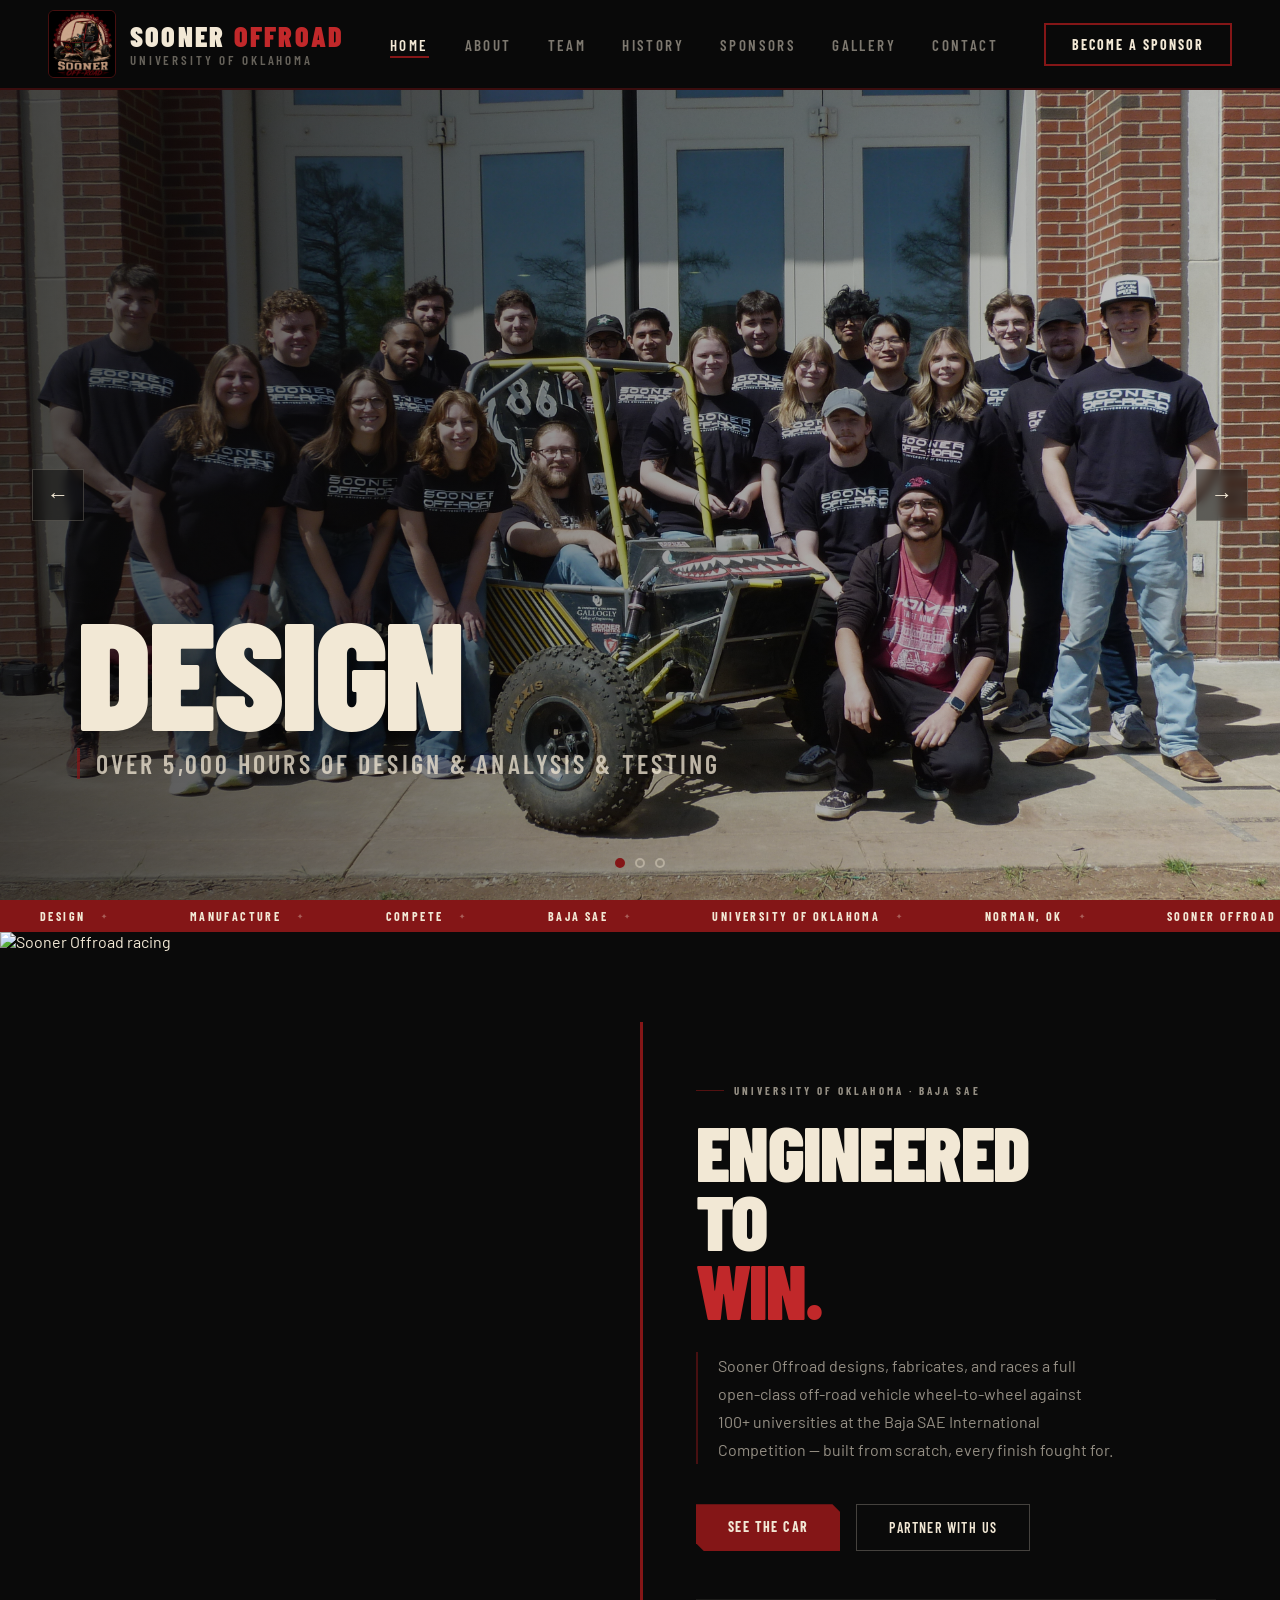
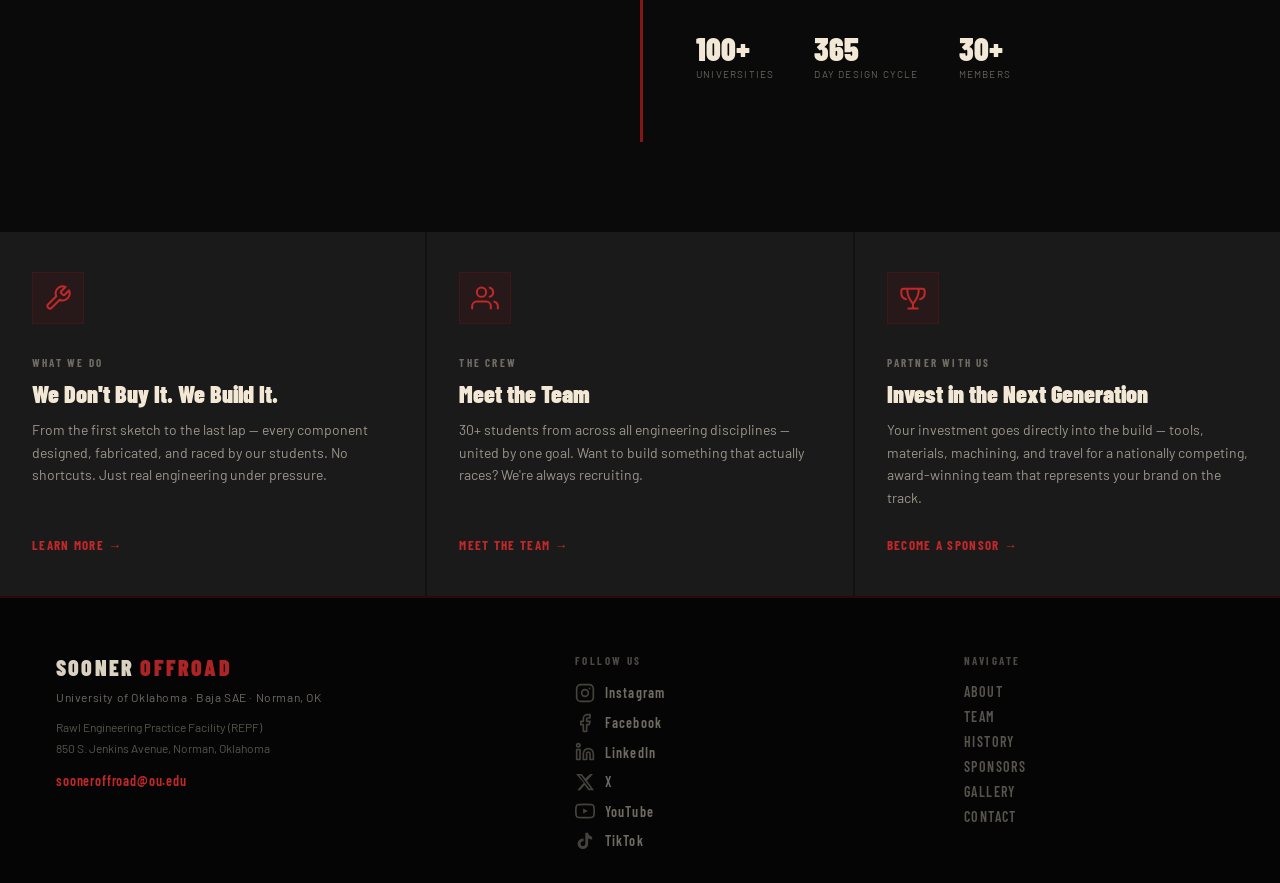
==== index.html @ b4e0f3ee "initial commit" ====
<!DOCTYPE html>
<html lang="en">
<head>
  <meta charset="UTF-8">
  <meta name="viewport" content="width=device-width, initial-scale=1.0">
  <link rel="icon" type="image/x-icon" href="favicon.ico">
  <title>Sooner Offroad | Baja SAE</title>
  <link rel="preconnect" href="https://fonts.googleapis.com">
  <link href="https://fonts.googleapis.com/css2?family=Barlow+Condensed:wght@400;600;700;900&family=Barlow:wght@400;500;600&display=swap" rel="stylesheet">
  <link rel="stylesheet" href="css/style.css">
</head>
<body>

  <!-- NAV -->
  <nav id="navbar">
    <a class="nav-logo" href="index.html">
      <img src="images/logo.png" alt="Sooner Offroad" class="nav-logo-img">
      <div class="nav-logo-stack">
        <span class="line1">SOONER <span style="color:var(--crimson-light)">OFFROAD</span></span>
        <span class="line2">University of Oklahoma</span>
      </div>
    </a>
    <ul class="nav-links">
      <li><a href="index.html" class="active">Home</a></li>
      <li><a href="about.html">About</a></li>
      <li><a href="team.html">Team</a></li>
      <li><a href="history.html">History</a></li>
      <li><a href="sponsors.html">Sponsors</a></li>
      <li><a href="gallery.html">Gallery</a></li>
      <li><a href="contact.html">Contact</a></li>
    </ul>
    <a class="nav-cta" href="sponsors.html">Become a Sponsor</a>
    <button class="nav-hamburger" id="hamburger">&#9776;</button>
  </nav>

  <!-- MOBILE DRAWER -->
  <div class="nav-drawer" id="navDrawer">
    <a href="index.html">Home</a>
    <a href="about.html">About</a>
    <a href="team.html">Team</a>
    <a href="history.html">History</a>
    <a href="sponsors.html">Sponsors</a>
    <a href="gallery.html">Gallery</a>
    <a href="contact.html">Contact</a>
  </div>

  <!-- SLIDESHOW -->
  <section class="slideshow">

    <!-- SLIDE 1 — DESIGN -->
    <div class="slide active">
      <img src="images/hero/Team_Photo_Offroad.jpg" alt="Design">
      <div class="slide-overlay"></div>
      <div class="slide-content">
        <div class="slide-title">DESIGN</div>
        <div class="slide-sub">Over 5,000 Hours of Design &amp; Analysis &amp; Testing</div>
      </div>
    </div>

    <!-- SLIDE 2 — MANUFACTURE -->
    <div class="slide">
      <div class="slide-collage">
        <div class="slide-collage-panel">
          <img src="images/hero/Hub_Static_machine.jpg" alt="Machined Hub">
          <div class="slide-collage-label">Machined Hub</div>
        </div>
        <div class="slide-collage-panel slide-collage-center">
          <img src="images/hero/Julian_Laying_Down_Welding.jpg" alt="Welding">
          <div class="slide-collage-label">Frame Fabrication</div>
        </div>
        <div class="slide-collage-panel">
          <img src="images/hero/GearBox_open.jpg" alt="Gearbox">
          <div class="slide-collage-label">Custom Gearbox</div>
        </div>
      </div>
      <div class="slide-overlay"></div>
      <div class="slide-content">
        <div class="slide-title">MANUFACTURE</div>
        <div class="slide-sub">All Major Components Manufactured In-House</div>
      </div>
    </div>

    <!-- SLIDE 3 — COMPETE -->
    <div class="slide">
      <img src="images/hero/Teddy_Turning_Action.JPG" alt="Race">
      <div class="slide-overlay"></div>
      <div class="slide-content">
        <div class="slide-title">COMPETE</div>
        <div class="slide-sub">Multiple International Baja SAE Awards</div>
      </div>
    </div>

    <!-- ARROWS -->
    <button class="slide-arrow slide-arrow-left" id="slidePrev">&#8592;</button>
    <button class="slide-arrow slide-arrow-right" id="slideNext">&#8594;</button>

    <!-- DOTS -->
    <div class="slide-dots">
      <button class="slide-dot active" data-index="0"></button>
      <button class="slide-dot" data-index="1"></button>
      <button class="slide-dot" data-index="2"></button>
    </div>

  </section>

  <!-- TICKER -->
  <div class="ticker" aria-hidden="true">
    <div class="ticker-inner">
      <span class="ticker-item">Design</span>
      <span class="ticker-item">Manufacture</span>
      <span class="ticker-item">Compete</span>
      <span class="ticker-item">Baja SAE</span>
      <span class="ticker-item">University of Oklahoma</span>
      <span class="ticker-item">Norman, OK</span>
      <span class="ticker-item">Sooner Offroad</span>
      <span class="ticker-item">Design</span>
      <span class="ticker-item">Manufacture</span>
      <span class="ticker-item">Compete</span>
      <span class="ticker-item">Baja SAE</span>
      <span class="ticker-item">University of Oklahoma</span>
      <span class="ticker-item">Norman, OK</span>
      <span class="ticker-item">Sooner Offroad</span>
      <span class="ticker-item">Design</span>
      <span class="ticker-item">Manufacture</span>
      <span class="ticker-item">Compete</span>
      <span class="ticker-item">Baja SAE</span>
      <span class="ticker-item">University of Oklahoma</span>
      <span class="ticker-item">Norman, OK</span>
      <span class="ticker-item">Sooner Offroad</span>
      <span class="ticker-item">Design</span>
      <span class="ticker-item">Manufacture</span>
      <span class="ticker-item">Compete</span>
      <span class="ticker-item">Baja SAE</span>
      <span class="ticker-item">University of Oklahoma</span>
      <span class="ticker-item">Norman, OK</span>
      <span class="ticker-item">Sooner Offroad</span>
    </div>
  </div>

  <!-- HERO -->
  <section class="hero">
    <div class="hero-photo">
      <img src="images/hero/Teddy_Downhill_Action.JPG" alt="Sooner Offroad racing">
    </div>
    <div class="hero-content">
      <div class="eyebrow">University of Oklahoma · Baja SAE</div>
      <h1>ENGINEERED<br>TO<br><em>WIN.</em></h1>
      <p class="hero-sub">Sooner Offroad designs, fabricates, and races a full open-class off-road vehicle wheel-to-wheel against 100+ universities at the Baja SAE International Competition — built from scratch, every finish fought for.</p>
      <div class="hero-actions">
        <a class="btn-fill" href="about.html">See the Car</a>
        <a class="btn-ghost" href="sponsors.html">Partner With Us</a>
      </div>
      <div class="hero-stats">
        <div class="hstat">
          <div class="hstat-num">100+</div>
          <div class="hstat-label">Universities</div>
        </div>
        <div class="hstat">
          <div class="hstat-num">365</div>
          <div class="hstat-label">Day Design Cycle</div>
        </div>
        <div class="hstat">
          <div class="hstat-num">30+</div>
          <div class="hstat-label">Members</div>
        </div>
      </div>
    </div>
  </section>

  <!-- PAGE PREVIEWS -->
  <div class="home-previews">

    <a class="preview-card" href="about.html">
      <div class="preview-card-icon">
        <svg width="28" height="28" viewBox="0 0 24 24" fill="none" stroke="currentColor" stroke-width="1.75" stroke-linecap="round" stroke-linejoin="round">
          <path d="M14.7 6.3a1 1 0 0 0 0 1.4l1.6 1.6a1 1 0 0 0 1.4 0l3.77-3.77a6 6 0 0 1-7.94 7.94l-6.91 6.91a2.12 2.12 0 0 1-3-3l6.91-6.91a6 6 0 0 1 7.94-7.94l-3.76 3.76z"/>
        </svg>
      </div>
      <div class="preview-card-label">What We Do</div>
      <div class="preview-card-title">We Don't Buy It. We Build It.</div>
      <div class="preview-card-desc">From the first sketch to the last lap — every component designed, fabricated, and raced by our students. No shortcuts. Just real engineering under pressure.</div>
      <div class="preview-card-arrow">Learn More →</div>
    </a>

    <a class="preview-card" href="team.html">
      <div class="preview-card-icon">
        <svg width="28" height="28" viewBox="0 0 24 24" fill="none" stroke="currentColor" stroke-width="1.75" stroke-linecap="round" stroke-linejoin="round">
          <path d="M17 21v-2a4 4 0 0 0-4-4H5a4 4 0 0 0-4 4v2"/>
          <circle cx="9" cy="7" r="4"/>
          <path d="M23 21v-2a4 4 0 0 0-3-3.87"/>
          <path d="M16 3.13a4 4 0 0 1 0 7.75"/>
        </svg>
      </div>
      <div class="preview-card-label">The Crew</div>
      <div class="preview-card-title">Meet the Team</div>
      <div class="preview-card-desc">30+ students from across all engineering disciplines — united by one goal. Want to build something that actually races? We're always recruiting.</div>
      <div class="preview-card-arrow">Meet the Team →</div>
    </a>

    <a class="preview-card" href="sponsors.html">
      <div class="preview-card-icon">
        <svg width="28" height="28" viewBox="0 0 24 24" fill="none" stroke="currentColor" stroke-width="1.75" stroke-linecap="round" stroke-linejoin="round">
          <path d="M8 21h8M12 17v4"/>
          <path d="M7 4H4a2 2 0 0 0-2 2v2c0 2.5 1.5 4.5 4 5"/>
          <path d="M17 4h3a2 2 0 0 1 2 2v2c0 2.5-1.5 4.5-4 5"/>
          <path d="M7 4c0 6 2 9 5 13 3-4 5-7 5-13H7z"/>
        </svg>
      </div>
      <div class="preview-card-label">Partner With Us</div>
      <div class="preview-card-title">Invest in the Next Generation</div>
      <div class="preview-card-desc">Your investment goes directly into the build — tools, materials, machining, and travel for a nationally competing, award-winning team that represents your brand on the track.</div>
      <div class="preview-card-arrow">Become a Sponsor →</div>
    </a>

  </div>

  <!-- FOOTER -->
  <footer>
    <div class="footer-left">
      <div class="footer-logo">SOONER <span>OFFROAD</span></div>
      <div class="footer-tagline">University of Oklahoma · Baja SAE · Norman, OK</div>
      <div class="footer-address">
        Rawl Engineering Practice Facility (REPF)<br>
        850 S. Jenkins Avenue, Norman, Oklahoma
      </div>
      <a class="footer-email" href="mailto:sooneroffroad@ou.edu">sooneroffroad@ou.edu</a>
    </div>

    <div class="footer-middle">
      <div class="footer-social-label">Follow Us</div>
      <div class="footer-social">
        <a class="footer-social-link" href="https://www.instagram.com/sooneroffroad/" target="_blank" aria-label="Instagram">
          <svg width="20" height="20" viewBox="0 0 24 24" fill="none" stroke="currentColor" stroke-width="2" stroke-linecap="round" stroke-linejoin="round">
            <rect x="2" y="2" width="20" height="20" rx="5" ry="5"/>
            <circle cx="12" cy="12" r="4"/>
            <circle cx="17.5" cy="6.5" r="1" fill="currentColor" stroke="none"/>
          </svg>
          Instagram
        </a>
        <a class="footer-social-link" href="https://www.facebook.com/SoonerOffRoad" target="_blank" aria-label="Facebook">
          <svg width="20" height="20" viewBox="0 0 24 24" fill="none" stroke="currentColor" stroke-width="2" stroke-linecap="round" stroke-linejoin="round">
            <path d="M18 2h-3a5 5 0 0 0-5 5v3H7v4h3v8h4v-8h3l1-4h-4V7a1 1 0 0 1 1-1h3z"/>
          </svg>
          Facebook
        </a>
        <a class="footer-social-link" href="https://www.linkedin.com/company/sooner-off-road/" target="_blank" aria-label="LinkedIn">
          <svg width="20" height="20" viewBox="0 0 24 24" fill="none" stroke="currentColor" stroke-width="2" stroke-linecap="round" stroke-linejoin="round">
            <path d="M16 8a6 6 0 0 1 6 6v7h-4v-7a2 2 0 0 0-2-2 2 2 0 0 0-2 2v7h-4v-7a6 6 0 0 1 6-6z"/>
            <rect x="2" y="9" width="4" height="12"/>
            <circle cx="4" cy="4" r="2"/>
          </svg>
          LinkedIn
        </a>
        <a class="footer-social-link" href="https://x.com/SoonerOffroad" target="_blank" aria-label="X / Twitter">
          <svg width="20" height="20" viewBox="0 0 24 24" fill="currentColor" stroke="none">
            <path d="M18.244 2.25h3.308l-7.227 8.26 8.502 11.24H16.17l-4.714-6.231-5.401 6.231H2.747l7.73-8.835L1.254 2.25H8.08l4.253 5.622 5.911-5.622zm-1.161 17.52h1.833L7.084 4.126H5.117z"/>
          </svg>
          X
        </a>
        <a class="footer-social-link" href="https://www.youtube.com/@sooneroff-road1823" target="_blank" aria-label="YouTube">
          <svg width="20" height="20" viewBox="0 0 24 24" fill="none" stroke="currentColor" stroke-width="2" stroke-linecap="round" stroke-linejoin="round">
            <path d="M22.54 6.42a2.78 2.78 0 0 0-1.95-1.96C18.88 4 12 4 12 4s-6.88 0-8.59.46A2.78 2.78 0 0 0 1.46 6.42 29 29 0 0 0 1 12a29 29 0 0 0 .46 5.58 2.78 2.78 0 0 0 1.95 1.95C5.12 20 12 20 12 20s6.88 0 8.59-.47a2.78 2.78 0 0 0 1.95-1.95A29 29 0 0 0 23 12a29 29 0 0 0-.46-5.58z"/>
            <polygon points="9.75 15.02 15.5 12 9.75 8.98 9.75 15.02" fill="currentColor" stroke="none"/>
          </svg>
          YouTube
        </a>
        <a class="footer-social-link" href="https://www.tiktok.com/@sooneroffroad" target="_blank" aria-label="TikTok">
          <svg width="20" height="20" viewBox="0 0 24 24" fill="currentColor" stroke="none">
            <path d="M19.59 6.69a4.83 4.83 0 0 1-3.77-4.25V2h-3.45v13.67a2.89 2.89 0 0 1-2.88 2.5 2.89 2.89 0 0 1-2.89-2.89 2.89 2.89 0 0 1 2.89-2.89c.28 0 .54.04.79.1V9.01a6.33 6.33 0 0 0-.79-.05 6.34 6.34 0 0 0-6.34 6.34 6.34 6.34 0 0 0 6.34 6.34 6.34 6.34 0 0 0 6.33-6.34V8.69a8.18 8.18 0 0 0 4.78 1.52V6.75a4.85 4.85 0 0 1-1.01-.06z"/>
          </svg>
          TikTok
        </a>
      </div>
    </div>

    <div class="footer-right">
      <div class="footer-nav-label">Navigate</div>
      <nav class="footer-nav">
        <a href="about.html">About</a>
        <a href="team.html">Team</a>
        <a href="history.html">History</a>
        <a href="sponsors.html">Sponsors</a>
        <a href="gallery.html">Gallery</a>
        <a href="contact.html">Contact</a>
      </nav>
    </div>
  </footer>

  <script src="js/main.js"></script>
</body>
</html>
---- css/style.css ----
/* ============================================
   RESET & VARIABLES
   ============================================ */
*, *::before, *::after {
  box-sizing: border-box;
  margin: 0;
  padding: 0;
}

:root {
  --crimson: #841617;
  --crimson-dark: #5a0f10;
  --crimson-light: #c1282a;
  --gold: #c8973a;
  --gold-light: #e8b558;
  --cream: #f2e8d5;
  --cream-dim: rgba(242, 232, 213, 0.6);
  --dark: #0a0a0a;
  --dark-2: #111111;
  --dark-3: #1a1a1a;
  --dark-4: #222222;
  --muted: #444;
  --muted2: #777;
  --text: #f2e8d5;
  --text2: rgba(242, 232, 213, 0.6);
}

html {
  scroll-behavior: smooth;
}

body {
  font-family: 'Barlow', sans-serif;
  background: var(--dark);
  color: var(--text);
  overflow-x: hidden;
}

img {
  max-width: 100%;
  display: block;
}

/* ============================================
   PHOTO PLACEHOLDERS
   ============================================ */
.photo-slot {
  background: var(--dark-3);
  display: flex;
  flex-direction: column;
  align-items: center;
  justify-content: center;
  width: 100%;
  height: 100%;
  border: 1.5px dashed rgba(132, 22, 23, 0.3);
  position: relative;
  overflow: hidden;
  min-height: 200px;
}

.photo-slot-inner {
  text-align: center;
  padding: 1.5rem;
  z-index: 1;
}

.photo-slot-icon {
  font-size: 28px;
  margin-bottom: 0.75rem;
  opacity: 0.35;
}

.photo-slot-label {
  font-family: 'Barlow Condensed', sans-serif;
  font-weight: 700;
  font-size: 12px;
  letter-spacing: 0.15em;
  text-transform: uppercase;
  color: var(--crimson-light);
  margin-bottom: 0.4rem;
}

.photo-slot-hint {
  font-size: 11px;
  color: var(--muted2);
  line-height: 1.5;
  max-width: 200px;
}

/* ============================================
   SHARED TYPOGRAPHY
   ============================================ */
.section-eyebrow {
  font-family: 'Barlow Condensed', sans-serif;
  font-size: 11px;
  font-weight: 700;
  letter-spacing: 0.28em;
  text-transform: uppercase;
  color: var(--cream);
  display: flex;
  align-items: center;
  gap: 10px;
  margin-bottom: 1rem;
  opacity: 0.7;
}

.section-eyebrow::after {
  content: '';
  flex: 0 0 32px;
  height: 1px;
  background: var(--cream);
  opacity: 0.3;
}

.section-h {
  font-family: 'Barlow Condensed', sans-serif;
  font-weight: 900;
  font-size: clamp(36px, 4vw, 56px);
  line-height: 0.95;
  letter-spacing: -0.01em;
  margin-bottom: 1.5rem;
  color: var(--cream);
}

.section-h em {
  color: var(--crimson-light);
  font-style: normal;
}

.page-hero {
  padding: 12rem 3.5rem 5rem;
  background: var(--dark-2);
  border-bottom: 1px solid rgba(132, 22, 23, 0.25);
}

.page-hero .section-eyebrow {
  margin-bottom: 0.75rem;
}

.page-hero h1 {
  font-family: 'Barlow Condensed', sans-serif;
  font-weight: 900;
  font-size: clamp(52px, 7vw, 96px);
  line-height: 0.9;
  letter-spacing: -0.02em;
  color: var(--cream);
}

.page-hero h1 em {
  color: var(--crimson-light);
  font-style: normal;
}

.page-hero p {
  font-size: 17px;
  color: var(--text2);
  line-height: 1.75;
  max-width: 560px;
  margin-top: 1.5rem;
}

/* ============================================
   BUTTONS
   ============================================ */
.btn-fill {
  font-family: 'Barlow Condensed', sans-serif;
  font-size: 14px;
  font-weight: 700;
  letter-spacing: 0.1em;
  text-transform: uppercase;
  text-decoration: none;
  padding: 14px 32px;
  background: var(--crimson);
  color: var(--cream);
  border: none;
  cursor: pointer;
  display: inline-block;
  -webkit-clip-path: polygon(0 0, calc(100% - 8px) 0, 100% 8px, 100% 100%, 8px 100%, 0 calc(100% - 8px));
  clip-path: polygon(0 0, calc(100% - 8px) 0, 100% 8px, 100% 100%, 8px 100%, 0 calc(100% - 8px));
  transition: background 0.2s;
}

.btn-fill:hover {
  background: var(--crimson-light);
}

.btn-ghost {
  font-family: 'Barlow Condensed', sans-serif;
  font-size: 14px;
  font-weight: 600;
  letter-spacing: 0.1em;
  text-transform: uppercase;
  text-decoration: none;
  padding: 14px 32px;
  color: var(--cream);
  border: 1px solid rgba(242, 232, 213, 0.25);
  display: inline-block;
  transition: border-color 0.2s, background 0.2s;
}

.btn-ghost:hover {
  border-color: var(--cream);
  background: rgba(242, 232, 213, 0.05);
}

/* ============================================
   NAV
   ============================================ */
#navbar {
  position: fixed;
  top: 0; left: 0; right: 0;
  z-index: 100;
  display: flex;
  align-items: center;
  justify-content: space-between;
  padding: 0 3rem;
  height: 90px;
  background: rgba(10, 10, 10, 0.98);
  -webkit-backdrop-filter: blur(12px);
  backdrop-filter: blur(12px);
  border-bottom: 2px solid rgba(132, 22, 23, 0.4);
}

.nav-logo {
  text-decoration: none;
  display: flex;
  align-items: center;
  gap: 14px;
  flex-shrink: 0;
}

.nav-logo-img {
  height: 68px;
  width: 68px;
  object-fit: cover;
  object-position: top center;
  display: block;
  border-radius: 6px;
  flex-shrink: 0;
  border: 1px solid rgba(132, 22, 23, 0.5);
}

.nav-logo-stack {
  display: flex;
  flex-direction: column;
  line-height: 1;
  gap: 4px;
}

.nav-logo-stack .line1 {
  font-family: 'Barlow Condensed', sans-serif;
  font-weight: 900;
  font-size: 28px;
  letter-spacing: 0.08em;
  color: var(--cream);
}

.nav-logo-stack .line1 span {
  color: var(--crimson-light);
}

.nav-logo-stack .line2 {
  font-family: 'Barlow Condensed', sans-serif;
  font-weight: 600;
  font-size: 13px;
  letter-spacing: 0.22em;
  text-transform: uppercase;
  color: rgba(242, 232, 213, 0.4);
}

.nav-links {
  display: flex;
  gap: 2.25rem;
  list-style: none;
}

.nav-links a {
  font-family: 'Barlow Condensed', sans-serif;
  font-size: 15px;
  font-weight: 600;
  letter-spacing: 0.16em;
  text-transform: uppercase;
  color: rgba(242, 232, 213, 0.5);
  text-decoration: none;
  transition: color 0.2s;
  padding-bottom: 2px;
}

.nav-links a:hover {
  color: var(--cream);
}

.nav-links a.active {
  color: var(--cream);
  border-bottom: 2px solid var(--crimson);
}

.nav-cta {
  font-family: 'Barlow Condensed', sans-serif;
  font-size: 14px;
  font-weight: 700;
  letter-spacing: 0.14em;
  text-transform: uppercase;
  text-decoration: none;
  padding: 11px 26px;
  border: 2px solid var(--crimson);
  color: var(--cream);
  transition: all 0.2s;
  flex-shrink: 0;
}

.nav-cta:hover {
  background: var(--crimson);
  color: var(--cream);
}

.nav-hamburger {
  display: none;
  background: none;
  border: none;
  color: var(--cream);
  font-size: 26px;
  cursor: pointer;
}

/* Mobile nav drawer */
.nav-drawer {
  display: none;
  position: fixed;
  top: 90px; left: 0; right: 0;
  background: var(--dark-2);
  border-bottom: 1px solid rgba(132, 22, 23, 0.3);
  padding: 1.5rem;
  z-index: 99;
  flex-direction: column;
  gap: 0;
}

.nav-drawer.open {
  display: flex;
}

.nav-drawer a {
  font-family: 'Barlow Condensed', sans-serif;
  font-size: 16px;
  font-weight: 600;
  letter-spacing: 0.14em;
  text-transform: uppercase;
  color: var(--text2);
  text-decoration: none;
  padding: 0.75rem 0;
  border-bottom: 1px solid rgba(242, 232, 213, 0.06);
}

.nav-drawer a:hover {
  color: var(--cream);
}

/* ============================================
   TICKER
   ============================================ */
.ticker {
  background: var(--crimson);
  padding: 9px 0;
  overflow: hidden;
  display: flex;
  white-space: nowrap;
}

.ticker-inner {
  display: inline-flex;
  animation: ticker-scroll 24s linear infinite;
  will-change: transform;
}

.ticker-item {
  font-family: 'Barlow Condensed', sans-serif;
  font-weight: 700;
  font-size: 12px;
  letter-spacing: 0.2em;
  text-transform: uppercase;
  color: var(--cream);
  padding: 0 2.5rem;
  display: flex;
  align-items: center;
  gap: 1rem;
}

.ticker-item::after {
  content: '✦';
  color: rgba(242, 232, 213, 0.35);
  font-size: 7px;
}

@keyframes ticker-scroll {
  from { transform: translateX(0); }
  to   { transform: translateX(-50%); }
}

/* ============================================
   HOME HERO
   ============================================ */
.hero {
  display: grid;
  grid-template-columns: 1fr 1fr;
  height: 100vh;
  min-height: 600px;
  padding-top: 0;
  position: relative;
  z-index: 1;
}

.hero-photo {
  height: 100%;
  overflow: hidden;
}

.hero-photo .photo-slot {
  height: 100%;
  border: none;
  min-height: unset;
}

.hero-photo img {
  width: 100%;
  height: 100%;
  object-fit: cover;
  object-position: center;
}

.hero-content {
  display: flex;
  flex-direction: column;
  justify-content: center;
  padding: 4rem 4rem 4rem 3.5rem;
  background: var(--dark);
  position: relative;
}

.hero-content::before {
  content: '';
  position: absolute;
  left: 0; top: 10%; bottom: 10%;
  width: 3px;
  background: var(--crimson);
}

.eyebrow {
  font-family: 'Barlow Condensed', sans-serif;
  font-size: 11px;
  font-weight: 700;
  letter-spacing: 0.28em;
  text-transform: uppercase;
  color: var(--cream);
  opacity: 0.6;
  display: flex;
  align-items: center;
  gap: 10px;
  margin-bottom: 1.25rem;
}

.eyebrow::before {
  content: '';
  width: 28px;
  height: 1.5px;
  background: var(--crimson);
}

.hero h1 {
  font-family: 'Barlow Condensed', sans-serif;
  font-weight: 900;
  font-size: clamp(52px, 6vw, 88px);
  line-height: 0.9;
  letter-spacing: -0.02em;
  margin-bottom: 1.75rem;
  color: var(--cream);
}

.hero h1 em {
  color: var(--crimson-light);
  font-style: normal;
  display: block;
}

.hero-sub {
  font-size: 16px;
  color: var(--text2);
  line-height: 1.75;
  max-width: 420px;
  margin-bottom: 2.5rem;
  border-left: 2px solid rgba(132, 22, 23, 0.5);
  padding-left: 1.25rem;
}

.hero-actions {
  display: flex;
  gap: 1rem;
  flex-wrap: wrap;
}

.hero-stats {
  display: flex;
  gap: 2.5rem;
  margin-top: 3rem;
  padding-top: 2rem;
  border-top: 1px solid rgba(242, 232, 213, 0.08);
}

.hstat-num {
  font-family: 'Barlow Condensed', sans-serif;
  font-weight: 900;
  font-size: 32px;
  color: var(--cream);
  line-height: 1;
}

.hstat-label {
  font-size: 10px;
  color: rgba(242, 232, 213, 0.4);
  letter-spacing: 0.12em;
  text-transform: uppercase;
  margin-top: 4px;
}

/* Home preview cards */
.home-previews {
  display: grid;
  grid-template-columns: repeat(3, 1fr);
  gap: 2px;
  background: var(--dark-2);
}

.preview-card {
  background: var(--dark-3);
  padding: 2.5rem 2rem;
  text-decoration: none;
  color: var(--text);
  display: flex;
  flex-direction: column;
  gap: 0.75rem;
  border-bottom: 3px solid transparent;
  transition: border-color 0.2s, background 0.2s;
}

.preview-card:hover {
  background: var(--dark-4);
  border-bottom-color: var(--crimson);
}

.preview-card-icon {
  width: 52px;
  height: 52px;
  background: rgba(132, 22, 23, 0.12);
  border: 1px solid rgba(132, 22, 23, 0.25);
  display: flex;
  align-items: center;
  justify-content: center;
  color: var(--crimson-light);
  margin-bottom: 1.25rem;
  flex-shrink: 0;
  transition: background 0.2s;
}

.preview-card:hover .preview-card-icon {
  background: rgba(132, 22, 23, 0.22);
}

.preview-card-label {
  font-family: 'Barlow Condensed', sans-serif;
  font-size: 11px;
  font-weight: 700;
  letter-spacing: 0.2em;
  text-transform: uppercase;
  color: rgba(242, 232, 213, 0.4);
}

.preview-card-title {
  font-family: 'Barlow Condensed', sans-serif;
  font-weight: 900;
  font-size: 24px;
  line-height: 1.1;
  color: var(--cream);
}

.preview-card-desc {
  font-size: 14px;
  color: var(--text2);
  line-height: 1.6;
}

.preview-card-arrow {
  font-family: 'Barlow Condensed', sans-serif;
  font-size: 13px;
  font-weight: 700;
  letter-spacing: 0.1em;
  text-transform: uppercase;
  color: var(--crimson-light);
  margin-top: auto;
  padding-top: 1rem;
}

/* ============================================
   ABOUT PAGE
   ============================================ */
.about-intro {
  display: grid;
  grid-template-columns: 1fr 1fr;
}

.about-text-block {
  padding: 5rem 4rem 5rem 3.5rem;
  display: flex;
  flex-direction: column;
  justify-content: center;
  background: var(--dark);
}

.about-text-block p {
  font-size: 16px;
  line-height: 1.8;
  color: var(--text2);
  margin-bottom: 1.25rem;
}

.about-photo-block {
  min-height: 480px;
}

.about-photo-block .photo-slot {
  height: 100%;
  border: none;
  border-left: 2px solid rgba(132, 22, 23, 0.2);
  min-height: 480px;
}

.about-photo-block img {
  width: 100%;
  height: 100%;
  object-fit: cover;
}

.about-process {
  display: grid;
  grid-template-columns: repeat(3, 1fr);
  gap: 2px;
  margin-top: 2px;
}

.process-card {
  position: relative;
  overflow: hidden;
}

.process-card .photo-slot {
  height: 280px;
  border: none;
  min-height: unset;
}

.process-card img {
  width: 100%;
  height: 280px;
  object-fit: cover;
}

.process-label {
  position: absolute;
  bottom: 0; left: 0; right: 0;
  background: linear-gradient(to top, rgba(10,10,10,0.95) 0%, transparent 100%);
  padding: 2rem 1.5rem 1.25rem;
  font-family: 'Barlow Condensed', sans-serif;
  font-weight: 700;
  font-size: 16px;
  letter-spacing: 0.06em;
  text-transform: uppercase;
  color: var(--cream);
  pointer-events: none;
}

.process-num {
  font-family: 'Barlow Condensed', sans-serif;
  font-weight: 900;
  font-size: 42px;
  color: rgba(132, 22, 23, 0.25);
  line-height: 1;
  margin-bottom: 0.25rem;
}

/* Vehicle section */
.vehicle-layout {
  display: grid;
  grid-template-columns: 2fr 1fr;
  gap: 2px;
  margin-top: 3rem;
  padding: 0 3.5rem;
}

.vehicle-hero-photo .photo-slot {
  height: 520px;
  border: none;
  min-height: unset;
}

.vehicle-hero-photo img {
  width: 100%;
  height: 520px;
  object-fit: cover;
}

.vehicle-side {
  display: flex;
  flex-direction: column;
  gap: 2px;
}

.vehicle-detail-photo .photo-slot {
  height: 240px;
  border: none;
  min-height: unset;
}

.vehicle-detail-photo img {
  width: 100%;
  height: 240px;
  object-fit: cover;
}

.vehicle-specs {
  background: var(--dark-3);
  padding: 2rem 1.75rem;
  border-top: 3px solid var(--crimson);
  flex: 1;
}

.spec-title {
  font-family: 'Barlow Condensed', sans-serif;
  font-weight: 700;
  font-size: 11px;
  letter-spacing: 0.22em;
  text-transform: uppercase;
  color: var(--cream);
  opacity: 0.6;
  margin-bottom: 1.25rem;
}

.spec-row {
  display: flex;
  justify-content: space-between;
  align-items: baseline;
  padding: 7px 0;
  border-bottom: 1px solid rgba(242, 232, 213, 0.06);
  font-size: 13px;
}

.spec-row:last-child {
  border-bottom: none;
}

.spec-key {
  color: rgba(242, 232, 213, 0.45);
}

.spec-val {
  font-weight: 600;
  color: var(--cream);
}

/* ============================================
   TEAM PAGE
   ============================================ */
.team-grid {
  display: grid;
  grid-template-columns: repeat(4, 1fr);
  gap: 2px;
  padding: 0 3.5rem;
  margin-top: 3rem;
}

.team-card {
  background: var(--dark-2);
  overflow: hidden;
}

.team-card-photo .photo-slot {
  height: 220px;
  border: none;
  min-height: unset;
}

.team-card-photo img {
  width: 100%;
  height: 220px;
  object-fit: cover;
  object-position: top center;
}

.team-card-info {
  padding: 1.25rem 1.25rem 1.5rem;
}

.team-card-name {
  font-family: 'Barlow Condensed', sans-serif;
  font-weight: 700;
  font-size: 18px;
  letter-spacing: 0.04em;
  margin-bottom: 2px;
  color: var(--cream);
}

.team-card-role {
  font-size: 11px;
  font-weight: 600;
  letter-spacing: 0.12em;
  text-transform: uppercase;
  color: rgba(242, 232, 213, 0.5);
  margin-bottom: 0.75rem;
}

.team-card-desc {
  font-size: 13px;
  color: rgba(242, 232, 213, 0.5);
  line-height: 1.6;
}

.team-join-section {
  margin-top: 2px;
  background: var(--crimson-dark);
  padding: 5rem 3.5rem;
  display: grid;
  grid-template-columns: 1fr 1fr;
  gap: 4rem;
  align-items: center;
}

.team-join-section h2 {
  font-family: 'Barlow Condensed', sans-serif;
  font-weight: 900;
  font-size: clamp(36px, 4vw, 52px);
  line-height: 0.95;
  margin-bottom: 1rem;
  color: var(--cream);
}

.team-join-section p {
  font-size: 16px;
  color: rgba(242, 232, 213, 0.65);
  line-height: 1.75;
  margin-bottom: 2rem;
}

.join-steps {
  display: flex;
  flex-direction: column;
  gap: 1.5rem;
}

.join-step {
  display: flex;
  gap: 1.25rem;
  align-items: flex-start;
}

.join-step-num {
  font-family: 'Barlow Condensed', sans-serif;
  font-weight: 900;
  font-size: 32px;
  color: rgba(242, 232, 213, 0.15);
  line-height: 1;
  flex-shrink: 0;
  width: 36px;
}

.join-step-text strong {
  font-family: 'Barlow Condensed', sans-serif;
  font-size: 16px;
  font-weight: 700;
  letter-spacing: 0.04em;
  display: block;
  margin-bottom: 2px;
  color: var(--cream);
}

.join-step-text p {
  font-size: 14px;
  color: rgba(242, 232, 213, 0.55);
  line-height: 1.6;
  margin: 0;
}

/* ============================================
   HISTORY PAGE
   ============================================ */
.history-story {
  display: grid;
  grid-template-columns: 1fr 1fr;
  gap: 0;
  padding: 0 3.5rem;
  margin-top: 3rem;
}

.history-story-text {
  padding-right: 4rem;
}

.history-story-text p {
  font-size: 16px;
  color: var(--text2);
  line-height: 1.8;
  margin-bottom: 1.25rem;
}

.history-story-photo .photo-slot {
  height: 100%;
  min-height: 400px;
  border: none;
  border-left: 2px solid rgba(132, 22, 23, 0.2);
}

.history-story-photo img {
  width: 100%;
  height: 100%;
  min-height: 400px;
  object-fit: cover;
}

.results-timeline {
  padding: 5rem 3.5rem;
  background: var(--dark-2);
}

.timeline {
  margin-top: 3rem;
  display: flex;
  flex-direction: column;
  gap: 2px;
}

.timeline-entry {
  display: grid;
  grid-template-columns: 120px 1fr;
  background: var(--dark-3);
}

.timeline-year {
  background: var(--dark-4);
  padding: 2rem 1.5rem;
  display: flex;
  flex-direction: column;
  justify-content: center;
  border-right: 3px solid var(--crimson);
}

.timeline-year-num {
  font-family: 'Barlow Condensed', sans-serif;
  font-weight: 900;
  font-size: 28px;
  color: var(--cream);
  line-height: 1;
}

.timeline-year-label {
  font-size: 10px;
  letter-spacing: 0.12em;
  text-transform: uppercase;
  color: rgba(242, 232, 213, 0.35);
  margin-top: 3px;
}

.timeline-content {
  padding: 2rem;
  display: flex;
  justify-content: space-between;
  align-items: center;
  gap: 2rem;
}

.timeline-event {
  font-family: 'Barlow Condensed', sans-serif;
  font-weight: 700;
  font-size: 20px;
  margin-bottom: 0.5rem;
  color: var(--cream);
}

.timeline-detail {
  font-size: 14px;
  color: var(--text2);
  line-height: 1.6;
}

.timeline-result {
  text-align: right;
  flex-shrink: 0;
}

.timeline-result-num {
  font-family: 'Barlow Condensed', sans-serif;
  font-weight: 900;
  font-size: 40px;
  color: var(--cream);
  line-height: 1;
}

.timeline-result-label {
  font-size: 10px;
  letter-spacing: 0.12em;
  text-transform: uppercase;
  color: rgba(242, 232, 213, 0.35);
}

/* ============================================
   SPONSORS PAGE
   ============================================ */
.sponsor-tiers {
  display: grid;
  grid-template-columns: repeat(3, 1fr);
  gap: 2px;
  padding: 0 3.5rem;
  margin-top: 3rem;
}

.tier {
  background: var(--dark-2);
  padding: 2.5rem 2rem;
}

.tier.featured {
  background: rgba(132, 22, 23, 0.1);
  border: 1px solid rgba(132, 22, 23, 0.35);
}

.tier-badge {
  display: inline-block;
  font-family: 'Barlow Condensed', sans-serif;
  font-size: 10px;
  font-weight: 700;
  letter-spacing: 0.2em;
  text-transform: uppercase;
  padding: 3px 10px;
  margin-bottom: 1.25rem;
}

.t-bronze {
  background: rgba(160, 100, 50, 0.15);
  color: #c07040;
}

.t-gold {
  background: rgba(200, 151, 58, 0.15);
  color: var(--gold-light);
}

.t-platinum {
  background: rgba(200, 210, 240, 0.08);
  color: #aab0cc;
}

.tier-name {
  font-family: 'Barlow Condensed', sans-serif;
  font-weight: 900;
  font-size: 28px;
  letter-spacing: -0.01em;
  margin-bottom: 0.25rem;
  color: var(--cream);
}

.tier-price {
  font-size: 13px;
  color: rgba(242, 232, 213, 0.4);
  margin-bottom: 1.5rem;
}

.tier-perks {
  list-style: none;
  display: flex;
  flex-direction: column;
  gap: 8px;
  margin-bottom: 2rem;
}

.tier-perks li {
  font-size: 13px;
  color: var(--text2);
  display: flex;
  align-items: flex-start;
  gap: 8px;
  line-height: 1.5;
}

.tier-perks li::before {
  content: '—';
  color: var(--crimson-light);
  flex-shrink: 0;
}

.sponsor-current {
  padding: 5rem 3.5rem;
  background: var(--dark-2);
  margin-top: 2px;
}

.sponsor-current-label {
  font-family: 'Barlow Condensed', sans-serif;
  font-size: 11px;
  font-weight: 700;
  letter-spacing: 0.2em;
  text-transform: uppercase;
  color: rgba(242, 232, 213, 0.3);
  text-align: center;
  margin-bottom: 2rem;
}

.sponsor-logos {
  display: flex;
  flex-wrap: wrap;
  justify-content: center;
  border: 1px solid rgba(242, 232, 213, 0.05);
  margin-bottom: 3rem;
}

.slogo {
  padding: 2rem 3rem;
  border: 1px solid rgba(242, 232, 213, 0.04);
  font-family: 'Barlow Condensed', sans-serif;
  font-weight: 700;
  font-size: 18px;
  letter-spacing: 0.1em;
  color: rgba(242, 232, 213, 0.15);
  text-transform: uppercase;
  min-width: 160px;
  text-align: center;
}

.slogo.active {
  color: rgba(242, 232, 213, 0.5);
}

.sponsor-cta-banner {
  background: var(--dark-3);
  border-left: 3px solid var(--crimson);
  padding: 2.5rem 2rem;
  display: flex;
  align-items: center;
  justify-content: space-between;
  gap: 2rem;
}

.sponsor-cta-banner p {
  font-size: 16px;
  color: var(--text2);
  line-height: 1.6;
  max-width: 500px;
}

.sponsor-intro {
  max-width: 600px;
  margin-bottom: 1rem;
}

.sponsor-intro p {
  font-size: 16px;
  color: var(--text2);
  line-height: 1.75;
  margin-top: 1rem;
}

/* ============================================
   GALLERY PAGE
   ============================================ */
.gallery-grid {
  display: grid;
  grid-template-columns: repeat(3, 1fr);
  gap: 2px;
  padding: 0 3.5rem;
  margin-top: 3rem;
}

.gallery-item {
  position: relative;
  overflow: hidden;
}

.gallery-item .photo-slot {
  height: 280px;
  border: none;
  min-height: unset;
}

.gallery-item img {
  width: 100%;
  height: 280px;
  object-fit: cover;
  display: block;
  transition: transform 0.3s ease;
}

.gallery-item:hover img {
  transform: scale(1.03);
}

.gallery-item-label {
  position: absolute;
  bottom: 0; left: 0; right: 0;
  background: linear-gradient(to top, rgba(10,10,10,0.9) 0%, transparent 100%);
  padding: 1.5rem 1rem 0.75rem;
  font-family: 'Barlow Condensed', sans-serif;
  font-weight: 700;
  font-size: 14px;
  letter-spacing: 0.08em;
  text-transform: uppercase;
  color: var(--cream);
  pointer-events: none;
}

/* ============================================
   CONTACT PAGE
   ============================================ */
.contact-layout {
  display: grid;
  grid-template-columns: 1fr 1fr;
  gap: 6rem;
  padding: 5rem 3.5rem;
}

.contact-left p {
  font-size: 16px;
  color: var(--text2);
  line-height: 1.8;
  margin-bottom: 2rem;
}

.contact-channels {
  display: flex;
  flex-direction: column;
  gap: 1.5rem;
  margin-bottom: 2.5rem;
}

.channel {
  display: flex;
  align-items: center;
  gap: 1.25rem;
  padding: 1.25rem 1.5rem;
  background: var(--dark-3);
  border-left: 3px solid var(--crimson);
}

.channel-icon {
  font-size: 20px;
  flex-shrink: 0;
}

.channel-body {
  flex: 1;
}

.channel-title {
  font-family: 'Barlow Condensed', sans-serif;
  font-weight: 700;
  font-size: 16px;
  letter-spacing: 0.04em;
  margin-bottom: 2px;
  color: var(--cream);
}

.channel-detail {
  font-size: 13px;
  color: rgba(242, 232, 213, 0.4);
}

.channel-link {
  font-family: 'Barlow Condensed', sans-serif;
  font-size: 12px;
  font-weight: 700;
  letter-spacing: 0.1em;
  text-transform: uppercase;
  color: var(--gold);
  text-decoration: none;
  flex-shrink: 0;
}

.channel-link:hover {
  text-decoration: underline;
}

.donate-box {
  background: var(--dark-3);
  border-top: 3px solid var(--gold);
  padding: 2rem;
}

.donate-box h3 {
  font-family: 'Barlow Condensed', sans-serif;
  font-weight: 900;
  font-size: 22px;
  margin-bottom: 0.75rem;
  color: var(--cream);
}

.donate-box p {
  font-size: 14px;
  color: var(--text2);
  line-height: 1.6;
  margin-bottom: 1.25rem;
}

.contact-form {
  display: flex;
  flex-direction: column;
  gap: 1rem;
}

.form-row {
  display: grid;
  grid-template-columns: 1fr 1fr;
  gap: 1rem;
}

.form-group {
  display: flex;
  flex-direction: column;
  gap: 4px;
}

.form-label {
  font-family: 'Barlow Condensed', sans-serif;
  font-size: 11px;
  font-weight: 700;
  letter-spacing: 0.15em;
  text-transform: uppercase;
  color: rgba(242, 232, 213, 0.45);
}

.contact-form input,
.contact-form select,
.contact-form textarea {
  width: 100%;
  background: var(--dark-3);
  border: 1px solid rgba(242, 232, 213, 0.08);
  color: var(--cream);
  font-family: 'Barlow', sans-serif;
  font-size: 14px;
  padding: 12px 14px;
  outline: none;
  transition: border-color 0.2s;
}

.contact-form input:focus,
.contact-form select:focus,
.contact-form textarea:focus {
  border-color: rgba(132, 22, 23, 0.6);
}

.contact-form input::placeholder,
.contact-form textarea::placeholder {
  color: rgba(242, 232, 213, 0.2);
}

.contact-form select {
  -webkit-appearance: none;
  appearance: none;
  cursor: pointer;
  color: var(--cream);
}

.contact-form select option {
  background: var(--dark-3);
  color: var(--cream);
}

.contact-form textarea {
  resize: vertical;
}

/* ============================================
   FOOTER
   ============================================ */
footer {
  background: #050505;
  border-top: 2px solid rgba(132, 22, 23, 0.3);
  padding: 3.5rem 3.5rem 2rem;
  display: grid;
  grid-template-columns: 1.4fr 1fr 0.8fr;
  gap: 4rem;
  align-items: start;
}

/* LEFT */
.footer-left {
  display: flex;
  flex-direction: column;
  gap: 0.6rem;
}

.footer-logo {
  font-family: 'Barlow Condensed', sans-serif;
  font-weight: 900;
  font-size: 22px;
  letter-spacing: 0.1em;
  color: var(--cream);
  opacity: 0.9;
}

.footer-logo span {
  color: var(--crimson-light);
}

.footer-tagline {
  font-size: 12px;
  color: rgba(242, 232, 213, 0.45);
  letter-spacing: 0.05em;
}

.footer-address {
  font-size: 12px;
  color: rgba(242, 232, 213, 0.35);
  line-height: 1.7;
  margin-top: 0.25rem;
}

.footer-email {
  font-family: 'Barlow Condensed', sans-serif;
  font-size: 14px;
  font-weight: 600;
  letter-spacing: 0.06em;
  color: var(--crimson-light);
  text-decoration: none;
  margin-top: 0.25rem;
  transition: color 0.2s;
}

.footer-email:hover {
  color: var(--cream);
}

/* MIDDLE */
.footer-middle {
  display: flex;
  flex-direction: column;
  gap: 1rem;
}

.footer-social-label {
  font-family: 'Barlow Condensed', sans-serif;
  font-size: 11px;
  font-weight: 700;
  letter-spacing: 0.22em;
  text-transform: uppercase;
  color: rgba(242, 232, 213, 0.3);
}

.footer-social {
  display: flex;
  flex-direction: column;
  gap: 0.6rem;
}

.footer-social-link {
  display: flex;
  align-items: center;
  gap: 10px;
  font-family: 'Barlow Condensed', sans-serif;
  font-size: 14px;
  font-weight: 600;
  letter-spacing: 0.08em;
  color: rgba(242, 232, 213, 0.45);
  text-decoration: none;
  transition: color 0.2s;
}

.footer-social-link svg {
  flex-shrink: 0;
  opacity: 0.6;
  transition: opacity 0.2s;
}

.footer-social-link:hover {
  color: var(--cream);
}

.footer-social-link:hover svg {
  opacity: 1;
}

/* RIGHT */
.footer-right {
  display: flex;
  flex-direction: column;
  gap: 1rem;
}

.footer-nav-label {
  font-family: 'Barlow Condensed', sans-serif;
  font-size: 11px;
  font-weight: 700;
  letter-spacing: 0.22em;
  text-transform: uppercase;
  color: rgba(242, 232, 213, 0.3);
}

.footer-nav {
  display: flex;
  flex-direction: column;
  gap: 0.5rem;
}

.footer-nav a {
  font-family: 'Barlow Condensed', sans-serif;
  font-size: 14px;
  font-weight: 600;
  letter-spacing: 0.1em;
  text-transform: uppercase;
  color: rgba(242, 232, 213, 0.35);
  text-decoration: none;
  transition: color 0.2s;
}

.footer-nav a:hover {
  color: var(--cream);
}

/* Footer responsive */
@media (max-width: 900px) {
  footer {
    grid-template-columns: 1fr;
    gap: 2.5rem;
    padding: 2.5rem 1.5rem 2rem;
  }

  .footer-social {
    flex-direction: row;
    flex-wrap: wrap;
    gap: 1rem;
  }

  .footer-nav {
    flex-direction: row;
    flex-wrap: wrap;
    gap: 0.75rem 1.5rem;
  }
}

/* ============================================
   RESPONSIVE
   ============================================ */
@media (max-width: 1024px) {
  .team-grid {
    grid-template-columns: repeat(2, 1fr);
  }
}

@media (max-width: 900px) {
  #navbar {
    padding: 0 1.5rem;
    height: 70px;
  }

  .nav-logo-img {
    height: 48px;
    width: 48px;
  }

  .nav-logo-stack .line1 {
    font-size: 20px;
  }

  .nav-logo-stack .line2 {
    font-size: 11px;
  }

  .nav-links,
  .nav-cta {
    display: none;
  }

  .nav-hamburger {
    display: block;
  }

  .nav-drawer {
    top: 70px;
  }

  .hero {
    grid-template-columns: 1fr;
    height: auto;
    padding-top: 70px;
  }

  .hero-photo {
    height: 55vw;
    min-height: 280px;
  }

  .hero-content {
    padding: 3rem 1.5rem;
  }

  .page-hero {
    padding: 9rem 1.5rem 3rem;
  }

  .about-intro,
  .history-story,
  .team-join-section,
  .contact-layout {
    grid-template-columns: 1fr;
    gap: 0;
  }

  .history-story-text {
    padding-right: 0;
    padding-bottom: 2rem;
  }

  .about-process,
  .home-previews,
  .sponsor-tiers,
  .gallery-grid {
    grid-template-columns: 1fr;
  }

  .team-grid {
    grid-template-columns: 1fr 1fr;
    padding: 0 1.5rem;
  }

  .vehicle-layout {
    grid-template-columns: 1fr;
    padding: 0 1.5rem;
  }

  .sponsor-tiers,
  .gallery-grid {
    padding: 0 1.5rem;
  }

  .results-timeline,
  .sponsor-current,
  .contact-layout {
    padding: 3rem 1.5rem;
  }

  .history-story {
    padding: 0 1.5rem;
  }

  .timeline-entry {
    grid-template-columns: 80px 1fr;
  }

  .timeline-content {
    flex-direction: column;
    align-items: flex-start;
  }

  .timeline-result {
    text-align: left;
  }

  .sponsor-cta-banner {
    flex-direction: column;
    padding: 2rem 1.5rem;
  }

  .form-row {
    grid-template-columns: 1fr;
  }

  footer {
    flex-direction: column;
    gap: 1rem;
    text-align: center;
    padding: 2rem 1.5rem;
  }

  .team-join-section {
    padding: 3rem 1.5rem;
    grid-template-columns: 1fr;
    gap: 2rem;
  }

  .about-text-block {
    padding: 3rem 1.5rem;
  }
}
/* ============================================
   SLIDESHOW
   ============================================ */
.slideshow {
  position: relative;
  width: 100%;
  height: calc(100vh - 90px);
  min-height: 600px;
  overflow: hidden;
  margin-top: 90px;
  background: var(--dark);
  z-index: 1;
}

.slide {
  position: absolute;
  top: 0; left: 0;
  width: 100%;
  height: 100%;
  opacity: 0;
  transition: opacity 0.8s ease;
  pointer-events: none;
}

.slide.active {
  opacity: 1;
  pointer-events: all;
}

/* Photo behind slide */
.slide-photo {
  position: absolute;
  top: 0; left: 0;
  width: 100%;
  height: 100%;
  min-height: unset;
  border: none;
  border-radius: 0;
}

.slide img {
  position: absolute;
  top: 0; left: 0;
  width: 100%;
  height: 100%;
  object-fit: cover;
  object-position: center;
}

/* Dark gradient overlay so text reads clearly */
.slide-overlay {
  position: absolute;
  inset: 0;
  background: linear-gradient(
    to right,
    rgba(10, 10, 10, 0.75) 0%,
    rgba(10, 10, 10, 0.4) 50%,
    rgba(10, 10, 10, 0.2) 100%
  );
  z-index: 1;
}

/* Text content */
.slide-content {
  position: absolute;
  bottom: 15%;
  left: 6%;
  z-index: 2;
}

.slide-title {
  font-family: 'Barlow Condensed', sans-serif;
  font-weight: 900;
  font-size: clamp(72px, 12vw, 160px);
  line-height: 0.85;
  letter-spacing: -0.02em;
  color: var(--cream);
  text-shadow: 0 4px 40px rgba(0, 0, 0, 0.5);
}

.slide-sub {
  font-family: 'Barlow Condensed', sans-serif;
  font-weight: 600;
  font-size: clamp(16px, 2.2vw, 26px);
  letter-spacing: 0.12em;
  text-transform: uppercase;
  color: var(--cream);
  opacity: 0.75;
  margin-top: 0.75rem;
  padding-left: 4px;
  border-left: 3px solid var(--crimson);
  padding-left: 1rem;
}

/* Arrows */
.slide-arrow {
  position: absolute;
  top: 50%;
  transform: translateY(-50%);
  z-index: 10;
  background: rgba(10, 10, 10, 0.5);
  border: 1.5px solid rgba(242, 232, 213, 0.2);
  color: var(--cream);
  font-size: 22px;
  width: 52px;
  height: 52px;
  display: flex;
  align-items: center;
  justify-content: center;
  cursor: pointer;
  transition: background 0.2s, border-color 0.2s;
  -webkit-backdrop-filter: blur(4px);
  backdrop-filter: blur(4px);
}

.slide-arrow:hover {
  background: rgba(132, 22, 23, 0.7);
  border-color: var(--crimson);
}

.slide-arrow-left {
  left: 2rem;
}

.slide-arrow-right {
  right: 2rem;
}

/* Dots */
.slide-dots {
  position: absolute;
  bottom: 2rem;
  left: 50%;
  transform: translateX(-50%);
  display: flex;
  gap: 10px;
  z-index: 10;
}

.slide-dot {
  width: 10px;
  height: 10px;
  border-radius: 50%;
  border: 2px solid rgba(242, 232, 213, 0.4);
  background: transparent;
  cursor: pointer;
  transition: background 0.2s, border-color 0.2s;
  padding: 0;
}

.slide-dot.active {
  background: var(--crimson);
  border-color: var(--crimson);
}

.slide-dot:hover {
  border-color: var(--cream);
}

/* Progress bar at bottom of slide */
.slideshow::after {
  content: '';
  position: absolute;
  bottom: 0;
  left: 0;
  height: 3px;
  background: var(--crimson);
  animation: slide-progress 10s linear infinite;
  z-index: 10;
}

@keyframes slide-progress {
  from { width: 0%; }
  to   { width: 100%; }
}

/* Responsive */
@media (max-width: 900px) {
  .slideshow {
    height: 70vh;
    min-height: 400px;
    padding-top: 70px;
  }

  .slide-title {
    font-size: clamp(56px, 15vw, 90px);
  }

  .slide-content {
    bottom: 18%;
    left: 5%;
  }

  .slide-arrow {
    width: 40px;
    height: 40px;
    font-size: 18px;
  }

  .slide-arrow-left { left: 1rem; }
  .slide-arrow-right { right: 1rem; }
}

/* Portrait/vertical photo handling */
.slide img,
.slide .photo-slot {
  object-position: center top;
}

.hero-photo img {
  width: 100%;
  height: 100%;
  object-fit: cover;
  object-position: center 30%;
  display: block;
}
/* ============================================
   SLIDE COLLAGE — three panel build slide
   ============================================ */
.slide-collage {
  position: absolute;
  top: 0; left: 0;
  width: 100%;
  height: 100%;
  display: grid;
  grid-template-columns: 1fr 1.2fr 1fr;
  gap: 3px;
  z-index: 0;
}

.slide-collage-panel {
  position: relative;
  overflow: hidden;
}

.slide-collage-panel img {
  width: 100%;
  height: 100%;
  object-fit: cover;
  object-position: center;
  display: block;
  transition: transform 0.4s ease;
}

.slide-collage-panel:hover img {
  transform: scale(1.04);
}

/* Center panel slightly taller feel via object position */
.slide-collage-center img {
  object-position: center 40%;
}

.slide-collage-label {
  position: absolute;
  bottom: 0; left: 0; right: 0;
  background: linear-gradient(to top, rgba(10,10,10,0.7) 0%, transparent 100%);
  padding: 1rem 0.75rem 0.5rem;
  font-family: 'Barlow Condensed', sans-serif;
  font-weight: 700;
  font-size: 12px;
  letter-spacing: 0.15em;
  text-transform: uppercase;
  color: rgba(242, 232, 213, 0.7);
  pointer-events: none;
}

/* Make sure overlay sits on top of collage */
.slide .slide-overlay {
  z-index: 1;
}

.slide .slide-content {
  z-index: 2;
}
/* ============================================
   CONTACT PAGE HERO WITH PHOTO
   ============================================ */
.contact-hero {
  position: relative;
  overflow: hidden;
  padding: 12rem 3.5rem 5rem;
  min-height: 400px;
  display: flex;
  flex-direction: column;
  justify-content: flex-end;
}

.contact-hero-bg {
  position: absolute;
  inset: 0;
  z-index: 0;
  min-height: unset;
  border: none;
}

.contact-hero-bg img {
  width: 100%;
  height: 100%;
  object-fit: cover;
  object-position: center 30%;
}

.contact-hero::after {
  content: '';
  position: absolute;
  inset: 0;
  background: linear-gradient(
    to right,
    rgba(10,10,10,0.85) 0%,
    rgba(10,10,10,0.6) 60%,
    rgba(10,10,10,0.3) 100%
  );
  z-index: 1;
}

.contact-hero-content {
  position: relative;
  z-index: 2;
}

.contact-hero-content h1 {
  font-family: 'Barlow Condensed', sans-serif;
  font-weight: 900;
  font-size: clamp(52px, 7vw, 96px);
  line-height: 0.9;
  letter-spacing: -0.02em;
  color: var(--cream);
  margin-bottom: 1rem;
}

.contact-hero-content h1 em {
  color: var(--crimson-light);
  font-style: normal;
}

.contact-hero-content p {
  font-size: 17px;
  color: var(--text2);
  line-height: 1.75;
  max-width: 520px;
  margin-top: 1rem;
}

/* ============================================
   CHANNEL LINK — crimson not gold
   ============================================ */
.channel-link {
  color: var(--crimson-light);
}

/* ============================================
   NEWSLETTER BOX
   ============================================ */
.newsletter-box {
  background: var(--dark-3);
  border-top: 3px solid var(--crimson);
  padding: 2rem;
  margin-top: 1.5rem;
}

.newsletter-icon {
  font-size: 24px;
  margin-bottom: 0.75rem;
  color: var(--crimson-light);
}

.newsletter-box h3 {
  font-family: 'Barlow Condensed', sans-serif;
  font-weight: 900;
  font-size: 22px;
  margin-bottom: 0.5rem;
  color: var(--cream);
}

.newsletter-box h3 em {
  color: var(--crimson-light);
  font-style: normal;
}

.newsletter-box > p {
  font-size: 14px;
  color: var(--text2);
  line-height: 1.6;
  margin-bottom: 1.25rem;
}

.newsletter-form {
  display: flex;
  flex-direction: column;
  gap: 0.75rem;
}

.newsletter-row {
  display: grid;
  grid-template-columns: 1fr 1fr;
  gap: 0.75rem;
}

.newsletter-form input {
  width: 100%;
  background: var(--dark-4);
  border: 1px solid rgba(242, 232, 213, 0.08);
  color: var(--cream);
  font-family: 'Barlow', sans-serif;
  font-size: 14px;
  padding: 11px 14px;
  outline: none;
  transition: border-color 0.2s;
}

.newsletter-form input:focus {
  border-color: rgba(132, 22, 23, 0.6);
}

.newsletter-form input::placeholder {
  color: rgba(242, 232, 213, 0.2);
}

.newsletter-note {
  font-size: 11px;
  color: rgba(242, 232, 213, 0.3);
  margin-top: 0.5rem;
  letter-spacing: 0.04em;
}

/* Contact form header */
.contact-form-header {
  margin-bottom: 2rem;
}

/* Donate box — crimson accent not gold */
.donate-box {
  border-top-color: var(--crimson);
}

@media (max-width: 900px) {
  .contact-hero {
    padding: 9rem 1.5rem 3rem;
  }

  .newsletter-row {
    grid-template-columns: 1fr;
  }
}

/* ============================================
   ABOUT PAGE — STAT CARDS
   ============================================ */
.about-stats {
  display: grid;
  grid-template-columns: repeat(3, 1fr);
  gap: 2px;
  background: var(--dark-2);
  margin-top: 2px;
}

.about-stat-card {
  background: var(--dark-3);
  padding: 2.5rem 2rem;
  border-top: 3px solid var(--crimson);
  display: flex;
  flex-direction: column;
  gap: 0.5rem;
}

.about-stat-icon {
  width: 48px;
  height: 48px;
  background: rgba(132, 22, 23, 0.12);
  border: 1px solid rgba(132, 22, 23, 0.25);
  display: flex;
  align-items: center;
  justify-content: center;
  color: var(--crimson-light);
  margin-bottom: 0.75rem;
}

.about-stat-num {
  font-family: 'Barlow Condensed', sans-serif;
  font-weight: 900;
  font-size: 48px;
  line-height: 1;
  color: var(--cream);
}

.about-stat-label {
  font-family: 'Barlow Condensed', sans-serif;
  font-weight: 700;
  font-size: 14px;
  letter-spacing: 0.06em;
  text-transform: uppercase;
  color: var(--crimson-light);
  line-height: 1.3;
}

.about-stat-desc {
  font-size: 13px;
  color: var(--text2);
  line-height: 1.65;
  margin-top: 0.5rem;
}

/* ============================================
   ABOUT PAGE — BAJA SAE SECTION
   ============================================ */
.about-baja {
  display: grid;
  grid-template-columns: 1fr 1fr;
  gap: 0;
  background: var(--dark);
  margin-top: 2px;
}

.about-baja-text {
  padding: 5rem 4rem 5rem 3.5rem;
}

.about-baja-text p {
  font-size: 16px;
  color: var(--text2);
  line-height: 1.8;
  margin-bottom: 1.25rem;
}

.about-baja-photo {
  min-height: 500px;
}

.about-baja-photo .photo-slot {
  height: 100%;
  border: none;
  border-left: 2px solid rgba(132, 22, 23, 0.2);
  min-height: 500px;
}

.about-baja-photo img {
  width: 100%;
  height: 100%;
  object-fit: cover;
  object-position: center;
}

.baja-events {
  display: grid;
  grid-template-columns: 1fr 1fr;
  gap: 1.25rem;
  margin-top: 1.5rem;
}

.baja-event {
  border-left: 2px solid var(--crimson);
  padding-left: 1rem;
}

.baja-event-name {
  font-family: 'Barlow Condensed', sans-serif;
  font-weight: 700;
  font-size: 15px;
  letter-spacing: 0.05em;
  color: var(--cream);
  margin-bottom: 3px;
}

.baja-event-desc {
  font-size: 13px;
  color: var(--text2);
  line-height: 1.55;
}

/* ============================================
   ABOUT PAGE — CAR HEADER
   ============================================ */
.about-car-header {
  padding: 5rem 3.5rem 2rem;
  background: var(--dark-2);
}

.about-car-header p {
  font-size: 16px;
  color: var(--text2);
  line-height: 1.75;
  max-width: 560px;
  margin-top: 0.75rem;
}

/* Override vehicle-layout background for about page */
.about-car-header + .vehicle-layout {
  padding-bottom: 0;
  background: var(--dark-2);
}

/* ============================================
   ABOUT PAGE RESPONSIVE
   ============================================ */
@media (max-width: 900px) {
  .about-stats {
    grid-template-columns: 1fr;
  }

  .about-baja {
    grid-template-columns: 1fr;
  }

  .about-baja-text {
    padding: 3rem 1.5rem;
  }

  .baja-events {
    grid-template-columns: 1fr;
  }

  .about-car-header {
    padding: 3rem 1.5rem 1.5rem;
  }
}

/* ============================================
   TEAM PAGE — TIER HEADERS & BADGES
   ============================================ */
.team-tier-header {
  padding: 4rem 3.5rem 2rem;
  background: var(--dark);
}

.team-tier-desc {
  font-size: 16px;
  color: var(--text2);
  line-height: 1.75;
  max-width: 700px;
  margin-top: 0.75rem;
}

/* Captain cards — slightly elevated style */
.team-captains {
  grid-template-columns: repeat(3, 1fr);
  background: var(--dark);
  padding-bottom: 0;
}

.team-card-captain {
  border-top: 3px solid var(--crimson);
}

.team-card-captain-badge {
  font-family: 'Barlow Condensed', sans-serif;
  font-size: 10px;
  font-weight: 700;
  letter-spacing: 0.22em;
  text-transform: uppercase;
  color: var(--cream);
  background: var(--crimson);
  display: inline-block;
  padding: 3px 10px;
  margin-bottom: 0.6rem;
}

.team-card-tier-badge {
  font-family: 'Barlow Condensed', sans-serif;
  font-size: 10px;
  font-weight: 700;
  letter-spacing: 0.22em;
  text-transform: uppercase;
  color: var(--crimson-light);
  background: rgba(132, 22, 23, 0.12);
  border: 1px solid rgba(132, 22, 23, 0.3);
  display: inline-block;
  padding: 3px 10px;
  margin-bottom: 0.6rem;
}

.team-card-asst-badge {
  font-family: 'Barlow Condensed', sans-serif;
  font-size: 10px;
  font-weight: 700;
  letter-spacing: 0.22em;
  text-transform: uppercase;
  color: rgba(242, 232, 213, 0.5);
  background: rgba(242, 232, 213, 0.06);
  border: 1px solid rgba(242, 232, 213, 0.12);
  display: inline-block;
  padding: 3px 10px;
  margin-bottom: 0.6rem;
}

/* Assistant grid — 3 columns only */
.team-assistants {
  grid-template-columns: repeat(3, 1fr);
  background: var(--dark);
  padding-bottom: 0;
}

@media (max-width: 900px) {
  .team-captains,
  .team-assistants {
    grid-template-columns: 1fr;
    padding: 0 1.5rem;
  }

  .team-tier-header {
    padding: 3rem 1.5rem 1.5rem;
  }
}

.team-leads {
  grid-template-columns: repeat(3, 1fr);
}

@media (max-width: 900px) {
  .team-leads {
    grid-template-columns: 1fr;
    padding: 0 1.5rem;
  }
}

/* ============================================
   GALLERY — CATEGORY GRID
   ============================================ */
.gallery-cat-grid {
  display: grid;
  grid-template-columns: repeat(3, 1fr);
  gap: 3px;
  padding: 3rem 3.5rem;
  background: var(--dark);
}

.gallery-cat-card {
  position: relative;
  overflow: hidden;
  cursor: pointer;
  aspect-ratio: 1;
  background: var(--dark-3);
}

.gallery-cat-cover {
  position: absolute;
  inset: 0;
  width: 100%;
  height: 100%;
}

.gallery-cat-cover img {
  width: 100%;
  height: 100%;
  object-fit: cover;
  display: block;
  transition: transform 0.4s ease;
}

.gallery-cat-card:hover .gallery-cat-cover img {
  transform: scale(1.06);
}

.gallery-placeholder-cover {
  display: flex;
  align-items: center;
  justify-content: center;
  background: var(--dark-3);
  border: 1.5px dashed rgba(132, 22, 23, 0.25);
}

.gallery-placeholder-cover span {
  font-family: 'Barlow Condensed', sans-serif;
  font-weight: 900;
  font-size: 14px;
  letter-spacing: 0.18em;
  text-transform: uppercase;
  color: rgba(242, 232, 213, 0.15);
  text-align: center;
  padding: 1rem;
}

.gallery-cat-info {
  position: absolute;
  bottom: 0; left: 0; right: 0;
  padding: 2rem 1rem 1rem;
  background: linear-gradient(to top, rgba(10,10,10,0.92) 0%, transparent 100%);
  display: flex;
  align-items: flex-end;
  justify-content: space-between;
  z-index: 2;
  transition: background 0.3s;
}

.gallery-cat-card:hover .gallery-cat-info {
  background: linear-gradient(to top, rgba(132,22,23,0.8) 0%, transparent 100%);
}

.gallery-cat-name {
  font-family: 'Barlow Condensed', sans-serif;
  font-weight: 900;
  font-size: 16px;
  letter-spacing: 0.08em;
  text-transform: uppercase;
  color: var(--cream);
}

.gallery-cat-arrow {
  font-size: 18px;
  color: var(--cream);
  opacity: 0;
  transition: opacity 0.2s;
}

.gallery-cat-card:hover .gallery-cat-arrow {
  opacity: 1;
}

/* ============================================
   LIGHTBOX
   ============================================ */
.lightbox {
  display: none;
  position: fixed;
  inset: 0;
  z-index: 200;
  align-items: center;
  justify-content: center;
}

.lightbox.open {
  display: flex;
}

.lightbox-backdrop {
  position: absolute;
  inset: 0;
  background: rgba(5, 5, 5, 0.96);
  cursor: pointer;
}

.lightbox-container {
  position: relative;
  z-index: 201;
  display: flex;
  flex-direction: column;
  align-items: center;
  width: 92vw;
  max-width: 1200px;
}

.lightbox-category-label {
  font-family: 'Barlow Condensed', sans-serif;
  font-size: 11px;
  font-weight: 700;
  letter-spacing: 0.25em;
  text-transform: uppercase;
  color: var(--crimson-light);
  margin-bottom: 0.75rem;
  align-self: flex-start;
}

.lightbox-close {
  position: absolute;
  top: -2rem;
  right: 0;
  background: none;
  border: none;
  color: rgba(242, 232, 213, 0.4);
  font-size: 20px;
  cursor: pointer;
  transition: color 0.2s;
  padding: 0;
  line-height: 1;
}

.lightbox-close:hover {
  color: var(--cream);
}

.lightbox-img-wrap {
  width: 100%;
  display: flex;
  align-items: center;
  justify-content: center;
  height: 70vh;
}

.lightbox-img-wrap img {
  max-height: 70vh;
  max-width: 100%;
  width: auto;
  height: auto;
  object-fit: contain;
}

.lightbox-placeholder {
  width: 100%;
  height: 70vh;
  background: var(--dark-3);
  border: 1.5px dashed rgba(132, 22, 23, 0.3);
  display: none;
  align-items: center;
  justify-content: center;
}

.lightbox-placeholder-text {
  font-family: 'Barlow Condensed', sans-serif;
  font-weight: 700;
  font-size: 16px;
  letter-spacing: 0.15em;
  text-transform: uppercase;
  color: rgba(242, 232, 213, 0.2);
}

.lightbox-info {
  margin-top: 1.25rem;
  text-align: center;
  width: 100%;
}

.lightbox-title {
  font-family: 'Barlow Condensed', sans-serif;
  font-weight: 900;
  font-size: 20px;
  letter-spacing: 0.04em;
  color: var(--cream);
  margin-bottom: 3px;
}

.lightbox-date {
  font-size: 11px;
  color: var(--crimson-light);
  letter-spacing: 0.12em;
  text-transform: uppercase;
  margin-bottom: 0.4rem;
}

.lightbox-desc {
  font-size: 14px;
  color: var(--text2);
  line-height: 1.6;
}

.lightbox-controls {
  display: flex;
  align-items: center;
  gap: 1.5rem;
  margin-top: 1.25rem;
}

.lightbox-arrow {
  background: rgba(10, 10, 10, 0.6);
  border: 1px solid rgba(242, 232, 213, 0.12);
  color: var(--cream);
  font-size: 20px;
  width: 46px;
  height: 46px;
  display: flex;
  align-items: center;
  justify-content: center;
  cursor: pointer;
  transition: background 0.2s, border-color 0.2s;
  flex-shrink: 0;
}

.lightbox-arrow:hover {
  background: rgba(132, 22, 23, 0.7);
  border-color: var(--crimson);
}

.lightbox-dots {
  display: flex;
  gap: 8px;
  flex-wrap: wrap;
  justify-content: center;
}

.lightbox-dot {
  width: 8px;
  height: 8px;
  border-radius: 50%;
  background: rgba(242, 232, 213, 0.18);
  border: none;
  cursor: pointer;
  padding: 0;
  transition: background 0.2s;
}

.lightbox-dot.active {
  background: var(--crimson);
}

.lightbox-counter {
  font-family: 'Barlow Condensed', sans-serif;
  font-size: 11px;
  color: rgba(242, 232, 213, 0.25);
  letter-spacing: 0.1em;
  margin-top: 0.5rem;
}

/* ============================================
   GALLERY RESPONSIVE
   ============================================ */
@media (max-width: 1024px) {
  .gallery-cat-grid {
    grid-template-columns: repeat(3, 1fr);
  }
}

@media (max-width: 900px) {
  .gallery-cat-grid {
    grid-template-columns: repeat(2, 1fr);
    padding: 1.5rem;
    gap: 2px;
  }
}

/* Gallery page-hero overrides */
.gallery-hero h1 {
  font-size: clamp(72px, 10vw, 130px);
  white-space: nowrap;
}

.gallery-hero p {
  white-space: nowrap;
  max-width: 100%;
}

.gallery-hero .section-eyebrow {
  font-size: 14px;
  letter-spacing: 0.3em;
  opacity: 1;
}

/* ============================================
   SPONSORS PAGE
   ============================================ */

/* Tax banner */
.sponsor-tax-banner {
  display: flex;
  align-items: center;
  gap: 0.75rem;
  background: rgba(132, 22, 23, 0.1);
  border-left: 3px solid var(--crimson);
  padding: 1rem 3.5rem;
  font-size: 14px;
  color: var(--text2);
  line-height: 1.5;
  letter-spacing: normal;
  word-spacing: normal;
  font-kerning: normal;
}

.sponsor-tax-banner strong {
  color: var(--cream);
  letter-spacing: normal;
}

.sponsor-tax-banner svg {
  flex-shrink: 0;
  color: var(--crimson-light);
}

/* ── CURRENT SPONSORS ── */
.sponsor-current {
  padding: 5rem 3.5rem;
  background: var(--dark-2);
}

.sponsor-logos-section {
  margin-bottom: 2.5rem;
}

.sponsor-logos-tier-label {
  font-family: 'Barlow Condensed', sans-serif;
  font-size: 11px;
  font-weight: 700;
  letter-spacing: 0.22em;
  text-transform: uppercase;
  margin-bottom: 0.75rem;
  padding-bottom: 0.5rem;
  border-bottom: 1px solid rgba(242, 232, 213, 0.08);
}

.sponsor-logos-tier-label.platinum { color: #aab0cc; }
.sponsor-logos-tier-label.gold     { color: var(--gold-light); }
.sponsor-logos-tier-label.silver   { color: #b4b4b4; }
.sponsor-logos-tier-label.bronze   { color: #c07040; }

.sponsor-logos-row {
  display: flex;
  flex-wrap: nowrap;
  gap: 3px;
  align-items: stretch;
  width: 100%;
}

.sponsor-logos-row a {
  flex: 1;
  min-width: 0;
  display: flex;
  align-items: center;
  justify-content: center;
  background: var(--dark-3);
  padding: 1.5rem 2rem;
  transition: background 0.2s;
  text-decoration: none;
}

.sponsor-logos-row a:hover {
  background: var(--dark-4);
}

.sponsor-logos-row a img {
  object-fit: contain;
  width: 100%;
  filter: grayscale(100%) brightness(1.2);
  transition: filter 0.2s;
  display: block;
}

.sponsor-logos-row a:hover img {
  filter: grayscale(0%) brightness(1);
}

.sponsor-logos-platinum .slogo-placeholder,
.sponsor-logos-platinum a { height: 110px; }

.sponsor-logos-gold .slogo-placeholder,
.sponsor-logos-gold a     { height: 88px; }

.sponsor-logos-silver .slogo-placeholder,
.sponsor-logos-silver a   { height: 70px; }

.sponsor-logos-bronze .slogo-placeholder,
.sponsor-logos-bronze a   { height: 54px; }

.slogo-placeholder {
  flex: 1;
  min-width: 0;
  display: flex;
  align-items: center;
  justify-content: center;
  background: var(--dark-3);
  border: 1.5px dashed rgba(242, 232, 213, 0.07);
  font-family: 'Barlow Condensed', sans-serif;
  font-size: 11px;
  font-weight: 700;
  letter-spacing: 0.15em;
  text-transform: uppercase;
  color: rgba(242, 232, 213, 0.12);
}

/* ── TIER COLUMNS ── */
.sponsor-tiers-columns {
  display: grid;
  grid-template-columns: repeat(4, 1fr);
  gap: 2px;
  background: var(--dark);
  padding: 3.5rem;
}

.sponsor-tier-col {
  background: var(--dark-3);
  display: flex;
  flex-direction: column;
}

.sponsor-col-platinum {
  background: var(--dark-4);
}

.sponsor-col-header {
  padding: 2rem 1.5rem 1.5rem;
  border-top: 3px solid transparent;
  display: flex;
  flex-direction: column;
  gap: 0.5rem;
}

.sponsor-col-bronze   .sponsor-col-header { border-top-color: #c07040; }
.sponsor-col-silver   .sponsor-col-header { border-top-color: #b4b4b4; }
.sponsor-col-gold     .sponsor-col-header { border-top-color: var(--gold); }
.sponsor-col-platinum .sponsor-col-header { border-top-color: #aab0cc; }

.sponsor-tier-badge {
  display: inline-block;
  font-family: 'Barlow Condensed', sans-serif;
  font-size: 13px;
  font-weight: 700;
  letter-spacing: 0.18em;
  text-transform: uppercase;
  padding: 3px 12px;
  white-space: nowrap;
  margin-bottom: 0.25rem;
  align-self: flex-start;
}

.sponsor-tier-badge.platinum {
  background: rgba(180, 180, 220, 0.12);
  color: #aab0cc;
  border: 1px solid rgba(180, 180, 220, 0.2);
}

.sponsor-tier-badge.gold {
  background: rgba(200, 151, 58, 0.12);
  color: var(--gold-light);
  border: 1px solid rgba(200, 151, 58, 0.2);
}

.sponsor-tier-badge.silver {
  background: rgba(180, 180, 180, 0.1);
  color: #b4b4b4;
  border: 1px solid rgba(180, 180, 180, 0.15);
}

.sponsor-tier-badge.bronze {
  background: rgba(160, 100, 50, 0.12);
  color: #c07040;
  border: 1px solid rgba(160, 100, 50, 0.2);
}

.sponsor-tier-price {
  font-family: 'Barlow Condensed', sans-serif;
  font-weight: 900;
  font-size: clamp(36px, 3.5vw, 54px);
  line-height: 1;
  letter-spacing: -0.02em;
}

.bronze-price   { color: #c07040; }
.silver-price   { color: #b4b4b4; }
.gold-price     { color: var(--gold-light); }
.platinum-price { color: #aab0cc; }

.sponsor-tier-tagline {
  font-size: 13px;
  color: var(--text2);
  line-height: 1.55;
  margin-top: 0.25rem;
}

.sponsor-col-perks {
  list-style: none;
  padding: 0 1.5rem 2rem;
  margin: 1.25rem 0 0 0;
  display: flex;
  flex-direction: column;
  gap: 0;
  border-top: 1px solid rgba(242, 232, 213, 0.06);
}

.sponsor-col-perks li {
  font-family: 'Barlow Condensed', sans-serif;
  font-weight: 600;
  font-size: 14px;
  letter-spacing: 0.03em;
  color: var(--cream);
  padding: 0.6rem 0;
  border-bottom: 1px solid rgba(242, 232, 213, 0.05);
  display: flex;
  align-items: center;
  gap: 0.5rem;
}

.sponsor-col-perks li::before {
  content: '—';
  color: var(--crimson);
  font-size: 12px;
  flex-shrink: 0;
}

.sponsor-col-perks li:last-child {
  border-bottom: none;
}

/* ── CTA ── */
.sponsor-cta-section {
  background: var(--crimson-dark);
  padding: 5rem 3.5rem;
}

.sponsor-cta-inner {
  display: flex;
  align-items: center;
  justify-content: space-between;
  gap: 4rem;
}

.sponsor-cta-inner p {
  font-size: 16px;
  color: rgba(242, 232, 213, 0.65);
  line-height: 1.7;
  max-width: 480px;
  margin-top: 0.75rem;
}

.sponsor-cta-actions {
  display: flex;
  flex-direction: column;
  gap: 1rem;
  flex-shrink: 0;
}

/* ── RESPONSIVE ── */
@media (max-width: 900px) {
  .sponsor-tax-banner {
    padding: 1rem 1.5rem;
    font-size: 13px;
  }

  .sponsor-current {
    padding: 3rem 1.5rem;
  }

  .sponsor-logos-row {
    flex-wrap: wrap;
  }

  .sponsor-logos-platinum .slogo-placeholder,
  .sponsor-logos-platinum a {
    min-width: calc(50% - 2px);
  }

  .sponsor-logos-gold .slogo-placeholder,
  .sponsor-logos-gold a,
  .sponsor-logos-silver .slogo-placeholder,
  .sponsor-logos-silver a,
  .sponsor-logos-bronze .slogo-placeholder,
  .sponsor-logos-bronze a {
    min-width: calc(33% - 2px);
  }

  .sponsor-tiers-columns {
    grid-template-columns: repeat(2, 1fr);
    padding: 1.5rem;
  }

  .sponsor-cta-section {
    padding: 3rem 1.5rem;
  }

  .sponsor-cta-inner {
    flex-direction: column;
    gap: 2rem;
  }

  .sponsor-cta-actions {
    width: 100%;
  }

  .sponsor-cta-actions .btn-fill,
  .sponsor-cta-actions .btn-ghost {
    text-align: center;
    width: 100%;
  }
}

@media (max-width: 600px) {
  .sponsor-tiers-columns {
    grid-template-columns: 1fr;
  }
}
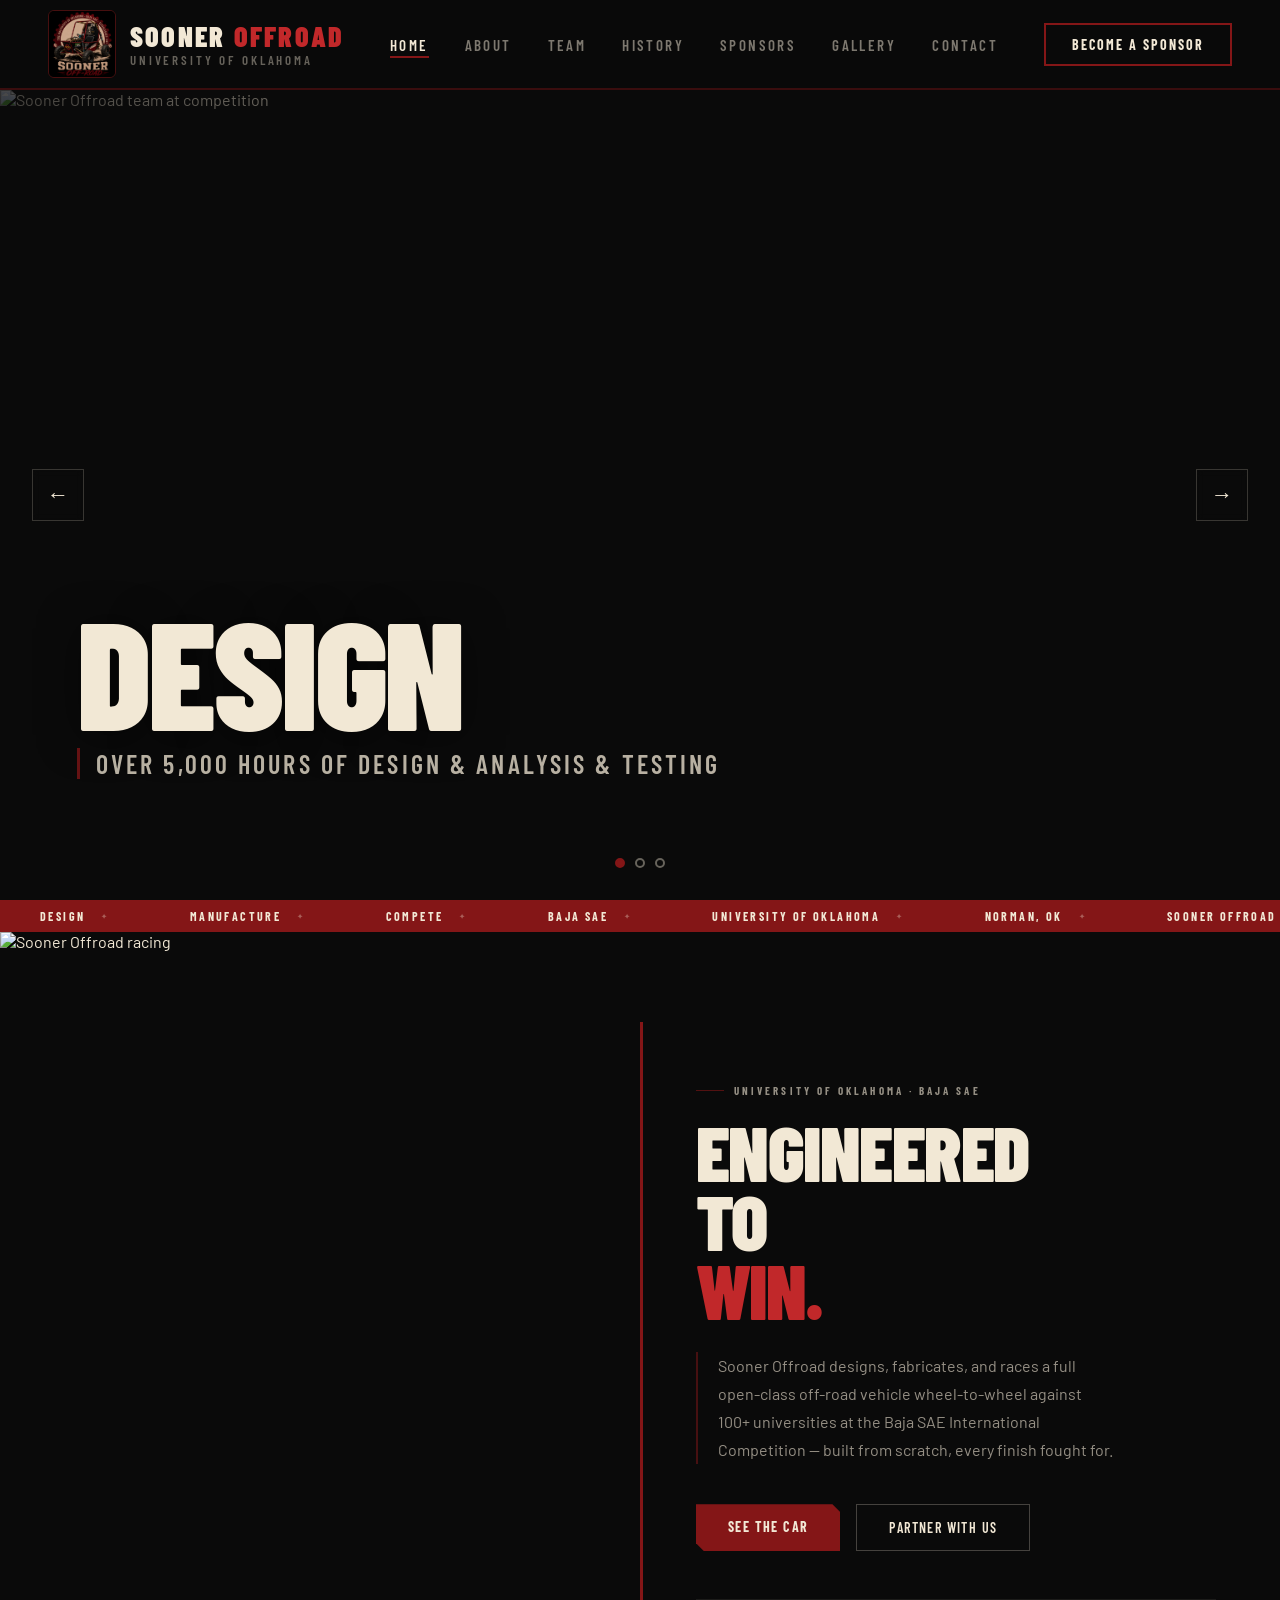
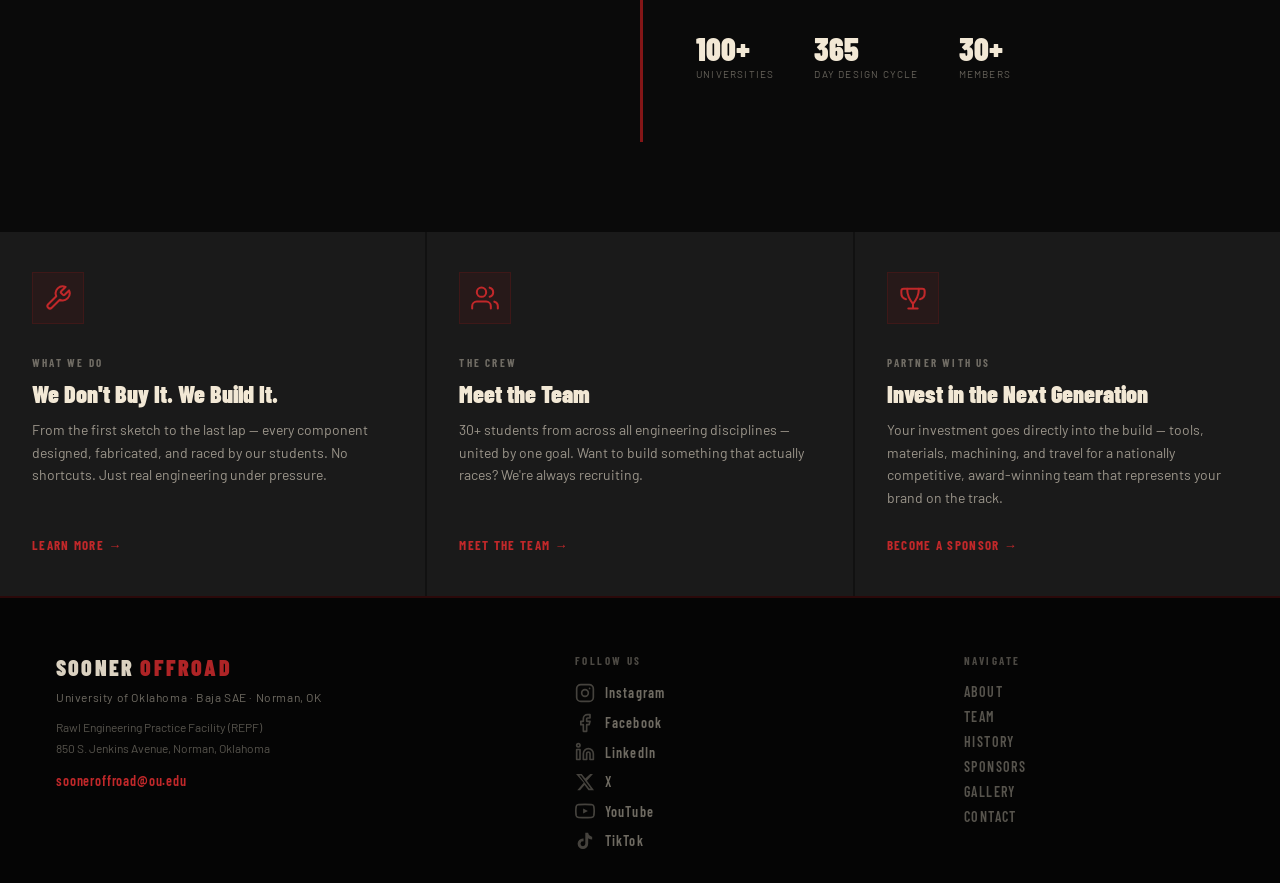
==== commit cbb2c621: "Add files via upload" ====
--- a/index.html
+++ b/index.html
@@ -47,15 +47,15 @@
   <!-- SLIDESHOW -->
   <section class="slideshow">
 
-    <!-- SLIDE 1 — DESIGN -->
-    <div class="slide active">
-      <img src="images/hero/Team_Photo_Offroad.jpg" alt="Design">
-      <div class="slide-overlay"></div>
-      <div class="slide-content">
-        <div class="slide-title">DESIGN</div>
-        <div class="slide-sub">Over 5,000 Hours of Design &amp; Analysis &amp; Testing</div>
-      </div>
-    </div>
+<!-- SLIDE 1 — DESIGN -->
+  <div class="slide active">
+    <img src="images/Home/Teddy_Comp_Team_Photo_Home_Page.jpg" alt="Sooner Offroad team at competition" class="slide-photo">
+    <div class="slide-overlay"></div>
+    <div class="slide-content">
+      <div class="slide-title">DESIGN</div>
+      <div class="slide-sub">Over 5,000 Hours of Design &amp; Analysis &amp; Testing</div>
+    </div>
+  </div>
 
     <!-- SLIDE 2 — MANUFACTURE -->
     <div class="slide">
@@ -208,7 +208,7 @@
       </div>
       <div class="preview-card-label">Partner With Us</div>
       <div class="preview-card-title">Invest in the Next Generation</div>
-      <div class="preview-card-desc">Your investment goes directly into the build — tools, materials, machining, and travel for a nationally competing, award-winning team that represents your brand on the track.</div>
+      <div class="preview-card-desc">Your investment goes directly into the build — tools, materials, machining, and travel for a nationally competitive, award-winning team that represents your brand on the track.</div>
       <div class="preview-card-arrow">Become a Sponsor →</div>
     </a>
 
--- a/css/style.css
+++ b/css/style.css
@@ -3038,4 +3038,338 @@
   .sponsor-tiers-columns {
     grid-template-columns: 1fr;
   }
+}
+
+/* ============================================
+   HISTORY PAGE
+   ============================================ */
+
+/* Era sections */
+.history-era {
+  display: grid;
+  grid-template-columns: 1fr 1fr;
+  background: var(--dark);
+}
+
+.history-era-alt {
+  background: var(--dark-2);
+}
+
+.history-era-text {
+  padding: 5rem 4rem 5rem 3.5rem;
+  display: flex;
+  flex-direction: column;
+  justify-content: center;
+}
+
+.history-era-alt .history-era-text {
+  padding: 5rem 3.5rem 5rem 4rem;
+}
+
+.history-era-text p {
+  font-size: 16px;
+  color: var(--text2);
+  line-height: 1.8;
+  margin-bottom: 1.25rem;
+}
+
+.history-era-photo {
+  min-height: 480px;
+}
+
+.history-era-photo .photo-slot {
+  height: 100%;
+  min-height: 480px;
+  border: none;
+  border-left: 2px solid rgba(132, 22, 23, 0.2);
+}
+
+.history-era-alt .history-era-photo .photo-slot {
+  border-left: none;
+  border-right: 2px solid rgba(132, 22, 23, 0.2);
+}
+
+.history-era-photo img {
+  width: 100%;
+  height: 100%;
+  object-fit: cover;
+}
+
+/* Season by season */
+.history-seasons {
+  background: var(--dark);
+  padding-bottom: 4rem;
+}
+
+.history-seasons-header {
+  padding: 5rem 3.5rem 3rem;
+}
+
+.history-season {
+  padding: 3rem 3.5rem;
+  border-top: 1px solid rgba(242, 232, 213, 0.06);
+  background: var(--dark);
+}
+
+.history-season-alt {
+  background: var(--dark-2);
+}
+
+.history-season-year {
+  margin-bottom: 1.5rem;
+  display: flex;
+  align-items: baseline;
+  gap: 1.25rem;
+}
+
+.history-season-label {
+  font-family: 'Barlow Condensed', sans-serif;
+  font-weight: 700;
+  font-size: 13px;
+  letter-spacing: 0.2em;
+  text-transform: uppercase;
+  color: rgba(242, 232, 213, 0.4);
+}
+
+.history-season-car {
+  font-family: 'Barlow Condensed', sans-serif;
+  font-weight: 900;
+  font-size: 28px;
+  color: var(--crimson-light);
+  letter-spacing: 0.04em;
+  line-height: 1;
+}
+
+.history-season-content {
+  display: grid;
+  grid-template-columns: 320px 1fr;
+  gap: 3rem;
+  align-items: start;
+}
+
+.history-season-photo .photo-slot {
+  border: none;
+  border-top: 3px solid var(--crimson);
+}
+
+.history-season-photo img {
+  width: 100%;
+  height: 220px;
+  object-fit: cover;
+  display: block;
+  border-top: 3px solid var(--crimson);
+}
+
+.history-season-details p {
+  font-size: 15px;
+  color: var(--text2);
+  line-height: 1.8;
+  margin-bottom: 1rem;
+}
+
+.history-season-results {
+  display: flex;
+  gap: 2rem;
+  flex-wrap: wrap;
+  margin-top: 1.5rem;
+  padding-top: 1.5rem;
+  border-top: 1px solid rgba(242, 232, 213, 0.07);
+}
+
+.history-result {
+  display: flex;
+  flex-direction: column;
+  gap: 3px;
+}
+
+.history-result-num {
+  font-family: 'Barlow Condensed', sans-serif;
+  font-weight: 900;
+  font-size: 36px;
+  color: var(--cream);
+  line-height: 1;
+}
+
+.history-result-label {
+  font-family: 'Barlow Condensed', sans-serif;
+  font-size: 12px;
+  font-weight: 600;
+  letter-spacing: 0.1em;
+  text-transform: uppercase;
+  color: rgba(242, 232, 213, 0.4);
+}
+
+.history-result-note .history-result-label {
+  font-size: 13px;
+  color: rgba(242, 232, 213, 0.3);
+  font-style: italic;
+  letter-spacing: 0.05em;
+  text-transform: none;
+}
+
+/* Car archive */
+.history-archive {
+  background: var(--dark-2);
+  padding: 5rem 3.5rem;
+  border-top: 1px solid rgba(132, 22, 23, 0.25);
+}
+
+.history-archive-header {
+  margin-bottom: 3rem;
+}
+
+.history-archive-header p {
+  font-size: 16px;
+  color: var(--text2);
+  line-height: 1.7;
+  max-width: 500px;
+  margin-top: 0.75rem;
+}
+
+.history-archive-grid {
+  display: grid;
+  grid-template-columns: repeat(4, 1fr);
+  gap: 2px;
+}
+
+.history-archive-card {
+  background: var(--dark-3);
+  overflow: hidden;
+}
+
+.history-archive-photo .photo-slot {
+  border: none;
+  min-height: 200px;
+}
+
+.history-archive-photo img {
+  width: 100%;
+  height: 200px;
+  object-fit: cover;
+  display: block;
+}
+
+.history-archive-info {
+  padding: 1.25rem 1.25rem 1.5rem;
+  border-top: 3px solid var(--crimson);
+}
+
+.history-archive-car-name {
+  font-family: 'Barlow Condensed', sans-serif;
+  font-weight: 900;
+  font-size: 24px;
+  color: var(--crimson-light);
+  letter-spacing: 0.04em;
+  margin-bottom: 2px;
+}
+
+.history-archive-season {
+  font-family: 'Barlow Condensed', sans-serif;
+  font-size: 12px;
+  font-weight: 700;
+  letter-spacing: 0.18em;
+  text-transform: uppercase;
+  color: rgba(242, 232, 213, 0.4);
+  margin-bottom: 0.5rem;
+}
+
+.history-archive-note {
+  font-size: 12px;
+  color: var(--text2);
+  line-height: 1.5;
+}
+
+/* ============================================
+   HISTORY RESPONSIVE
+   ============================================ */
+@media (max-width: 900px) {
+  .history-era {
+    grid-template-columns: 1fr;
+  }
+
+  .history-era-alt .history-era-photo {
+    order: -1;
+  }
+
+  .history-era-text,
+  .history-era-alt .history-era-text {
+    padding: 3rem 1.5rem;
+  }
+
+  .history-era-photo {
+    min-height: 300px;
+  }
+
+  .history-era-photo .photo-slot,
+  .history-era-alt .history-era-photo .photo-slot {
+    min-height: 300px;
+    border: none;
+    border-top: 2px solid rgba(132, 22, 23, 0.2);
+  }
+
+  .history-seasons-header {
+    padding: 3rem 1.5rem 2rem;
+  }
+
+  .history-season {
+    padding: 2.5rem 1.5rem;
+  }
+
+  .history-season-content {
+    grid-template-columns: 1fr;
+    gap: 1.5rem;
+  }
+
+  .history-archive {
+    padding: 3rem 1.5rem;
+  }
+
+  .history-archive-grid {
+    grid-template-columns: repeat(2, 1fr);
+  }
+}
+
+@media (max-width: 600px) {
+  .history-archive-grid {
+    grid-template-columns: 1fr;
+  }
+}
+
+/* ============================================
+   TEDDY MEMORIAL
+   ============================================ */
+.teddy-memorial {
+  background: var(--dark-3);
+  border-left: 4px solid var(--crimson);
+  margin: 0 3.5rem 2rem;
+  padding: 2.5rem 3rem;
+}
+
+.teddy-memorial-inner {
+  max-width: 780px;
+}
+
+.teddy-memorial-mark {
+  font-family: 'Barlow Condensed', sans-serif;
+  font-size: 11px;
+  font-weight: 700;
+  letter-spacing: 0.28em;
+  text-transform: uppercase;
+  color: var(--crimson-light);
+  margin-bottom: 1rem;
+  opacity: 0.9;
+}
+
+.teddy-memorial-text {
+  font-size: 15px;
+  color: var(--text2);
+  line-height: 1.9;
+  font-style: italic;
+}
+
+@media (max-width: 900px) {
+  .teddy-memorial {
+    margin: 0 1.5rem 1.5rem;
+    padding: 2rem 1.5rem;
+  }
 }
